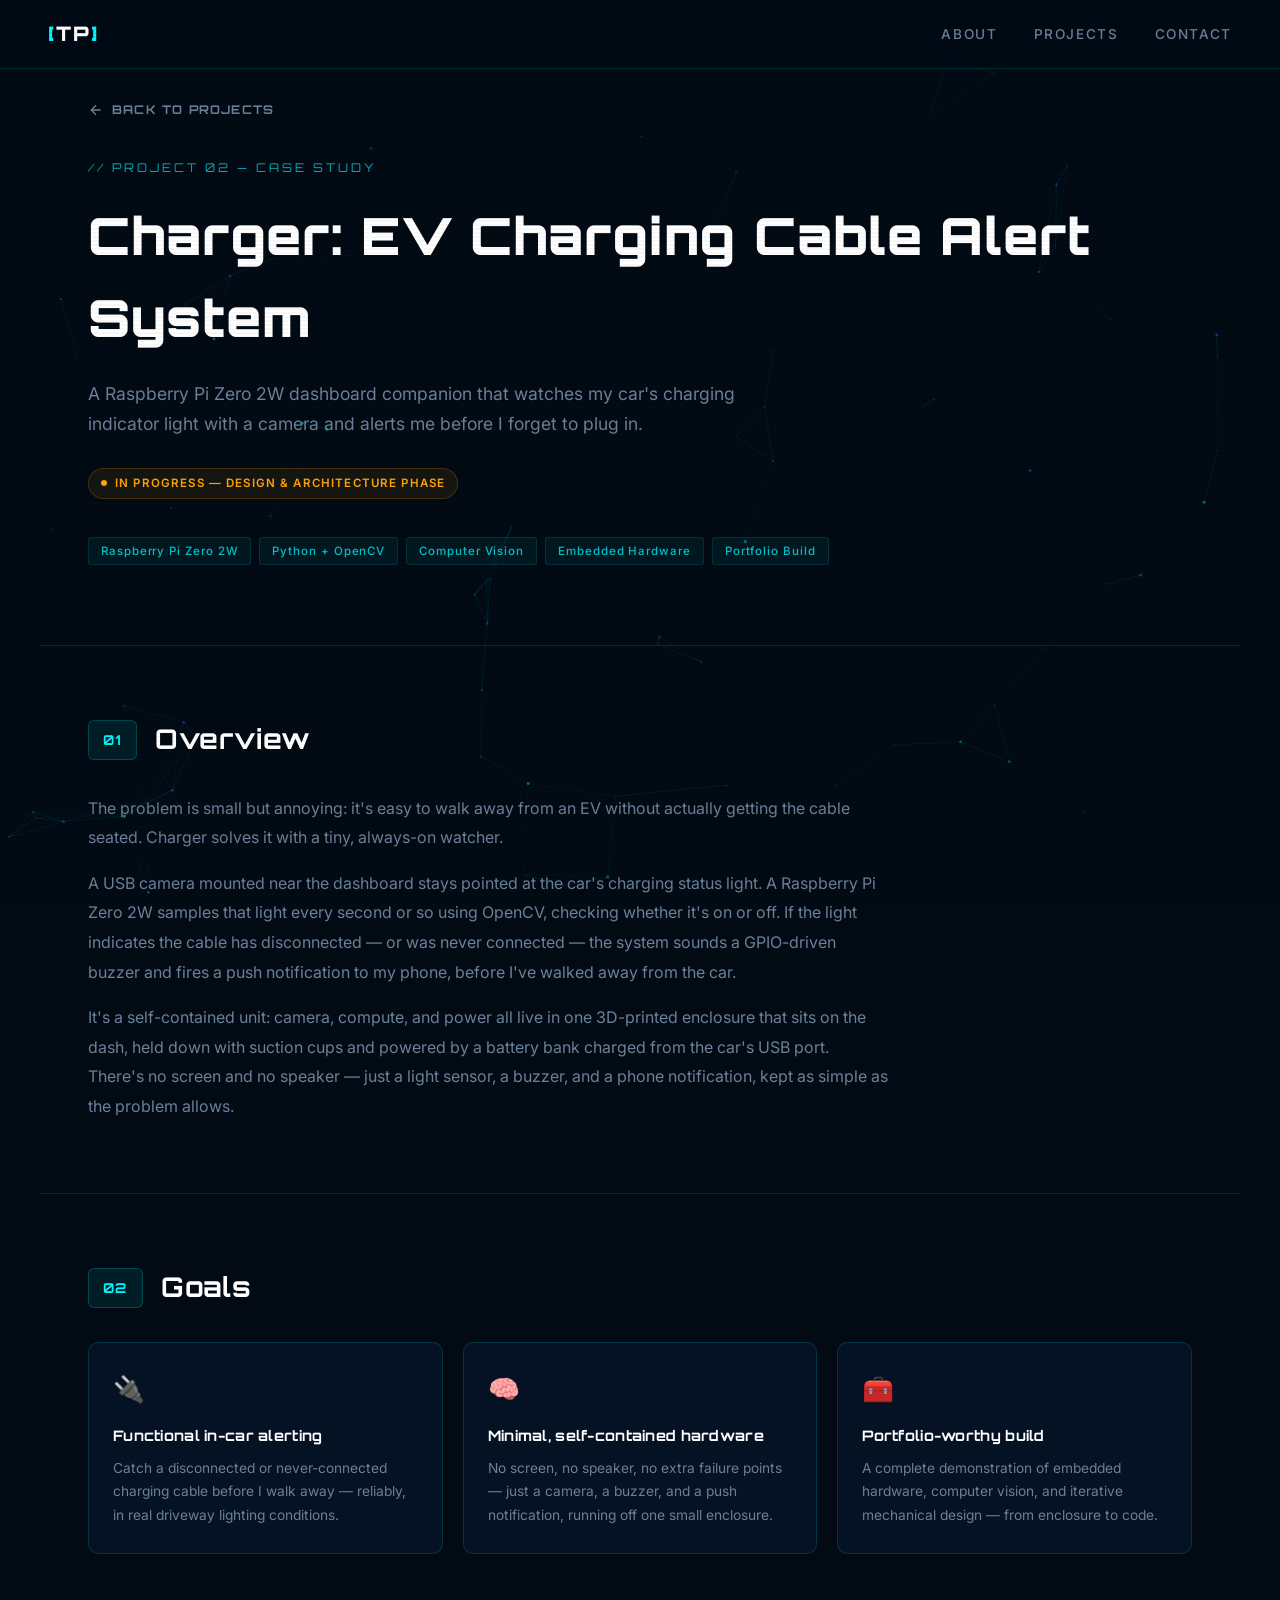
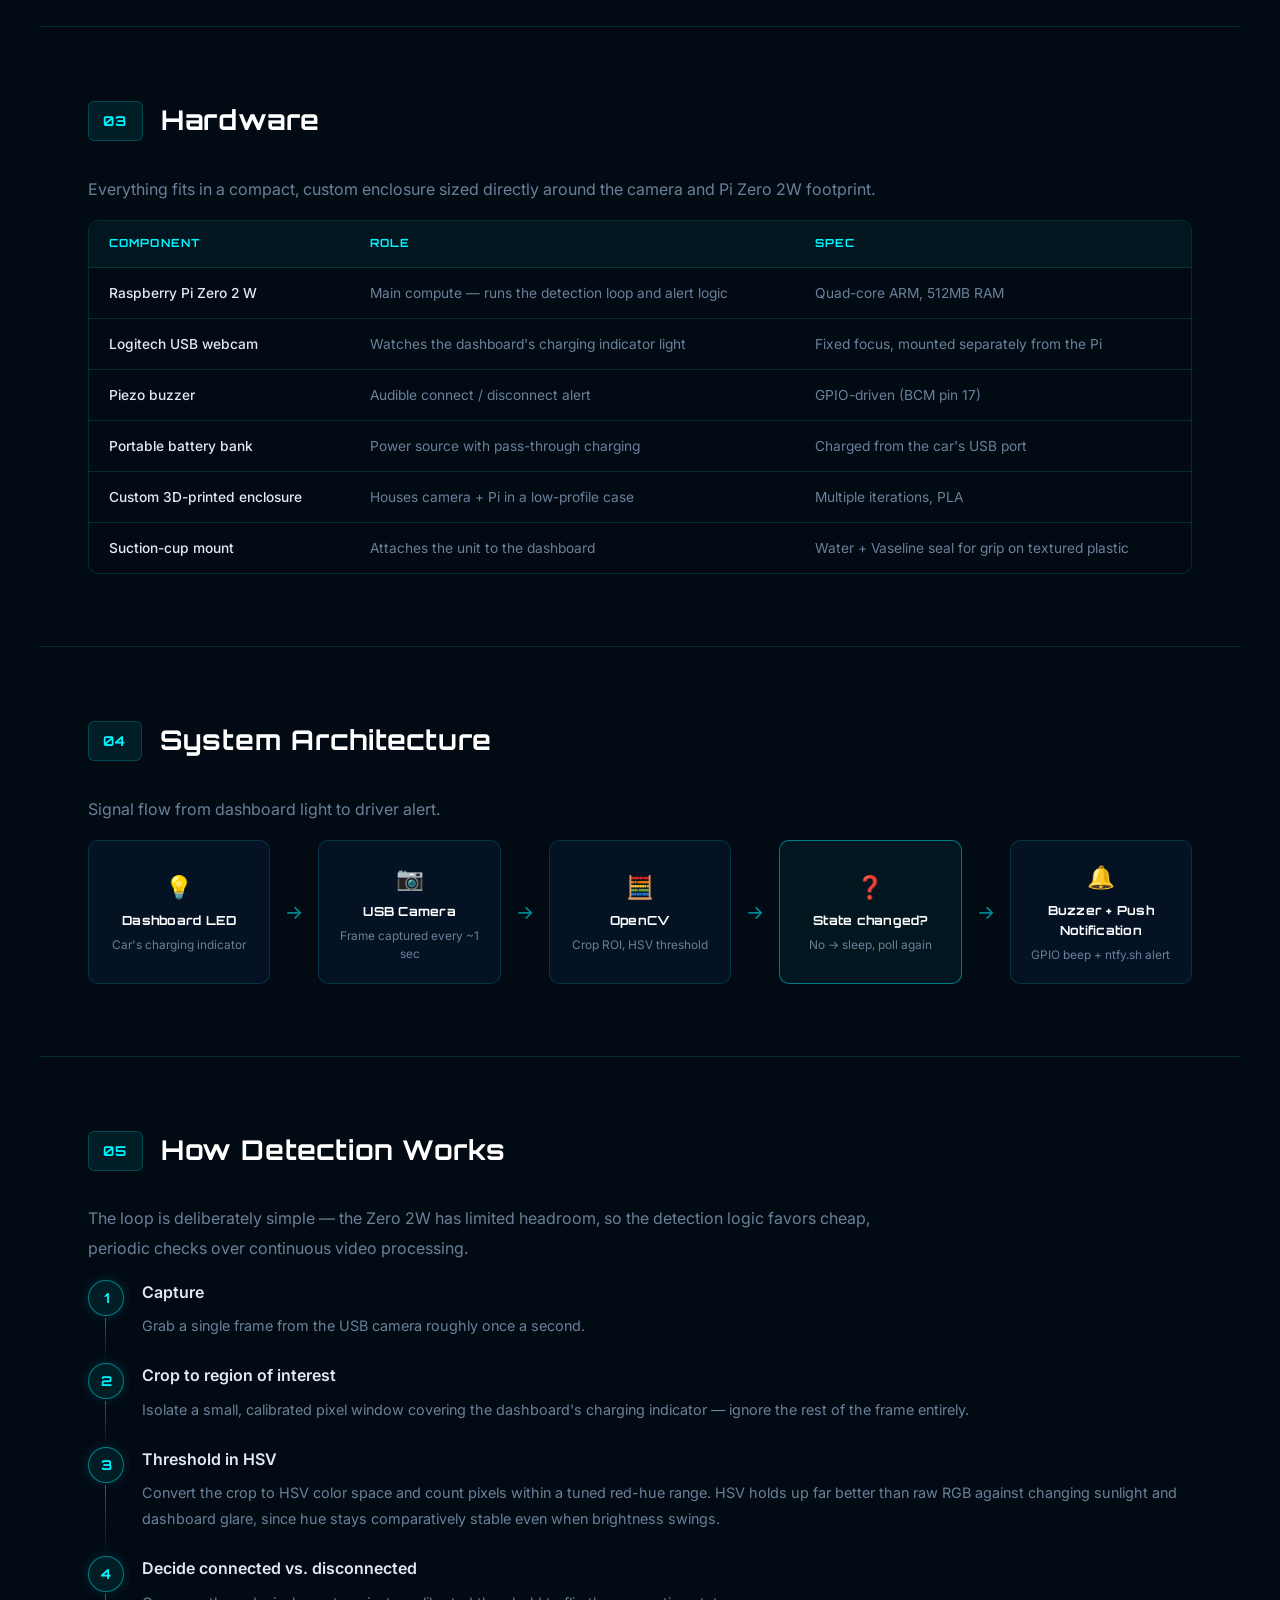
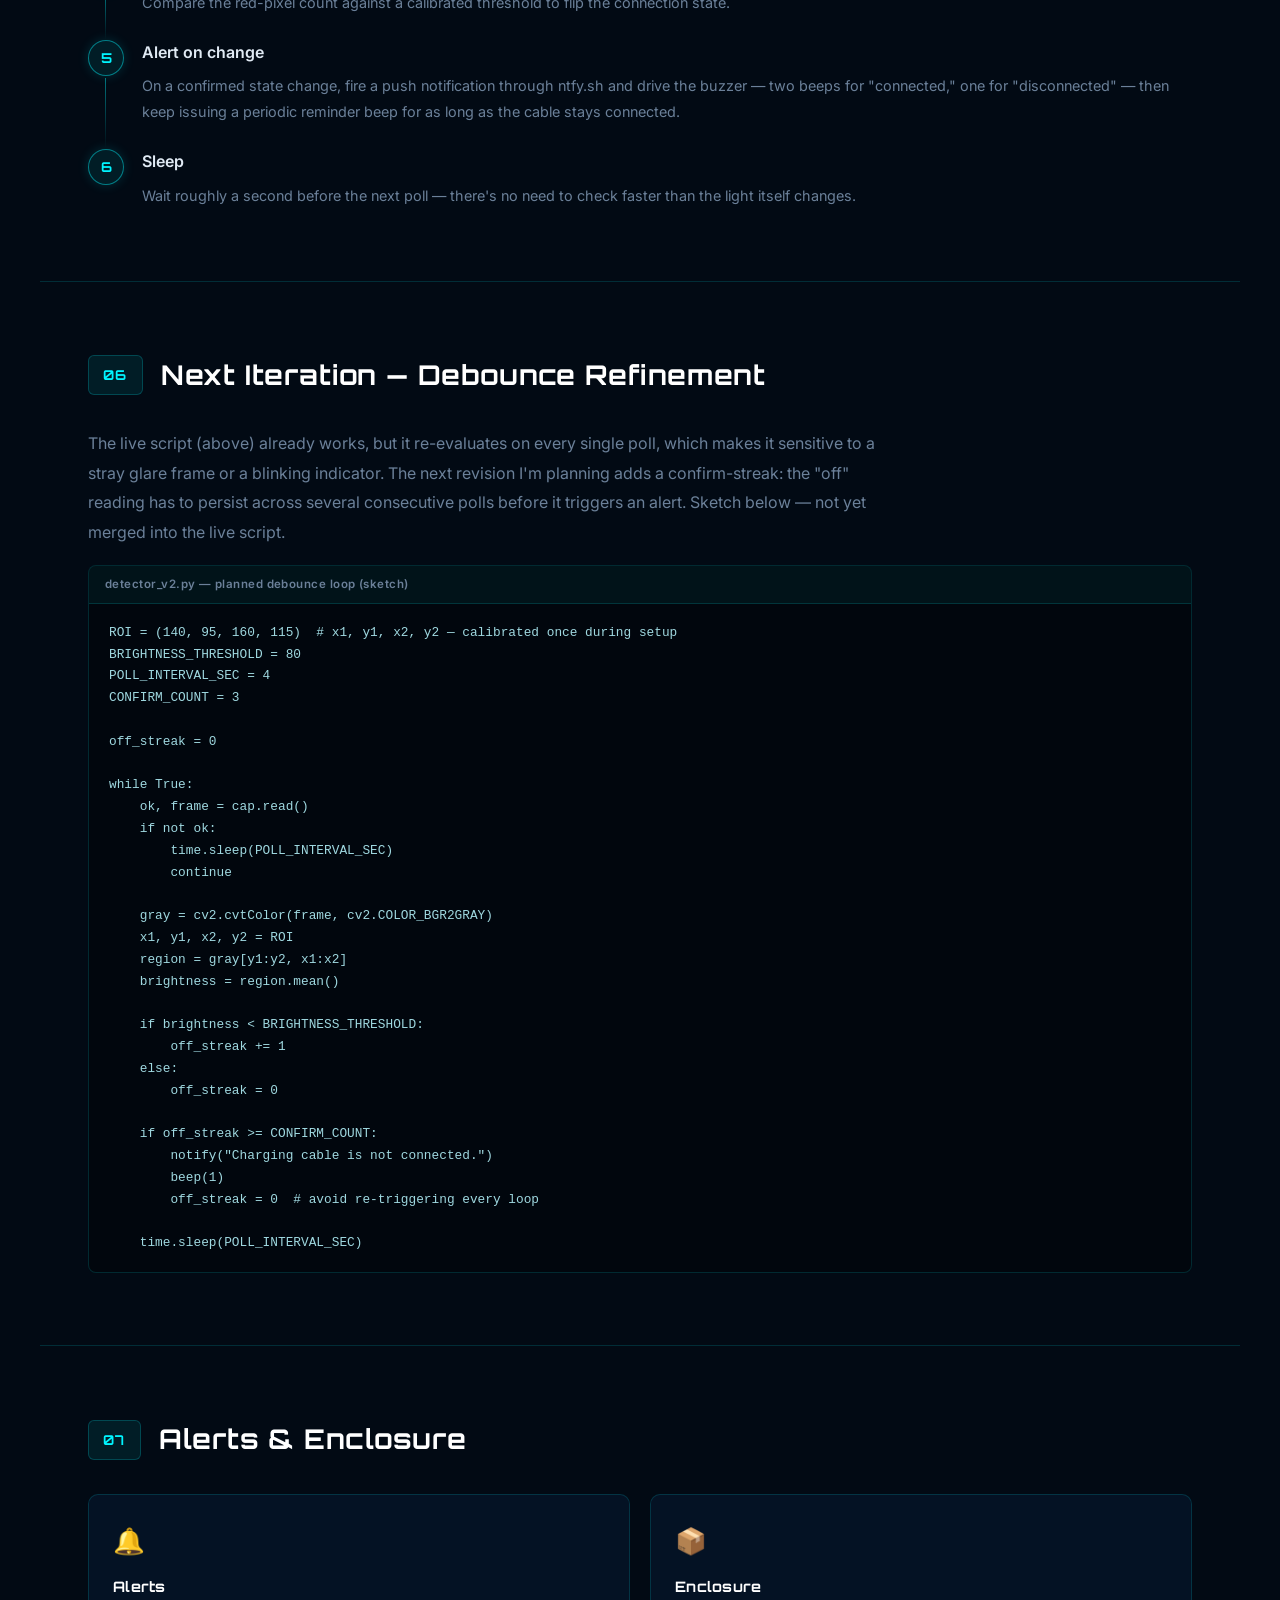
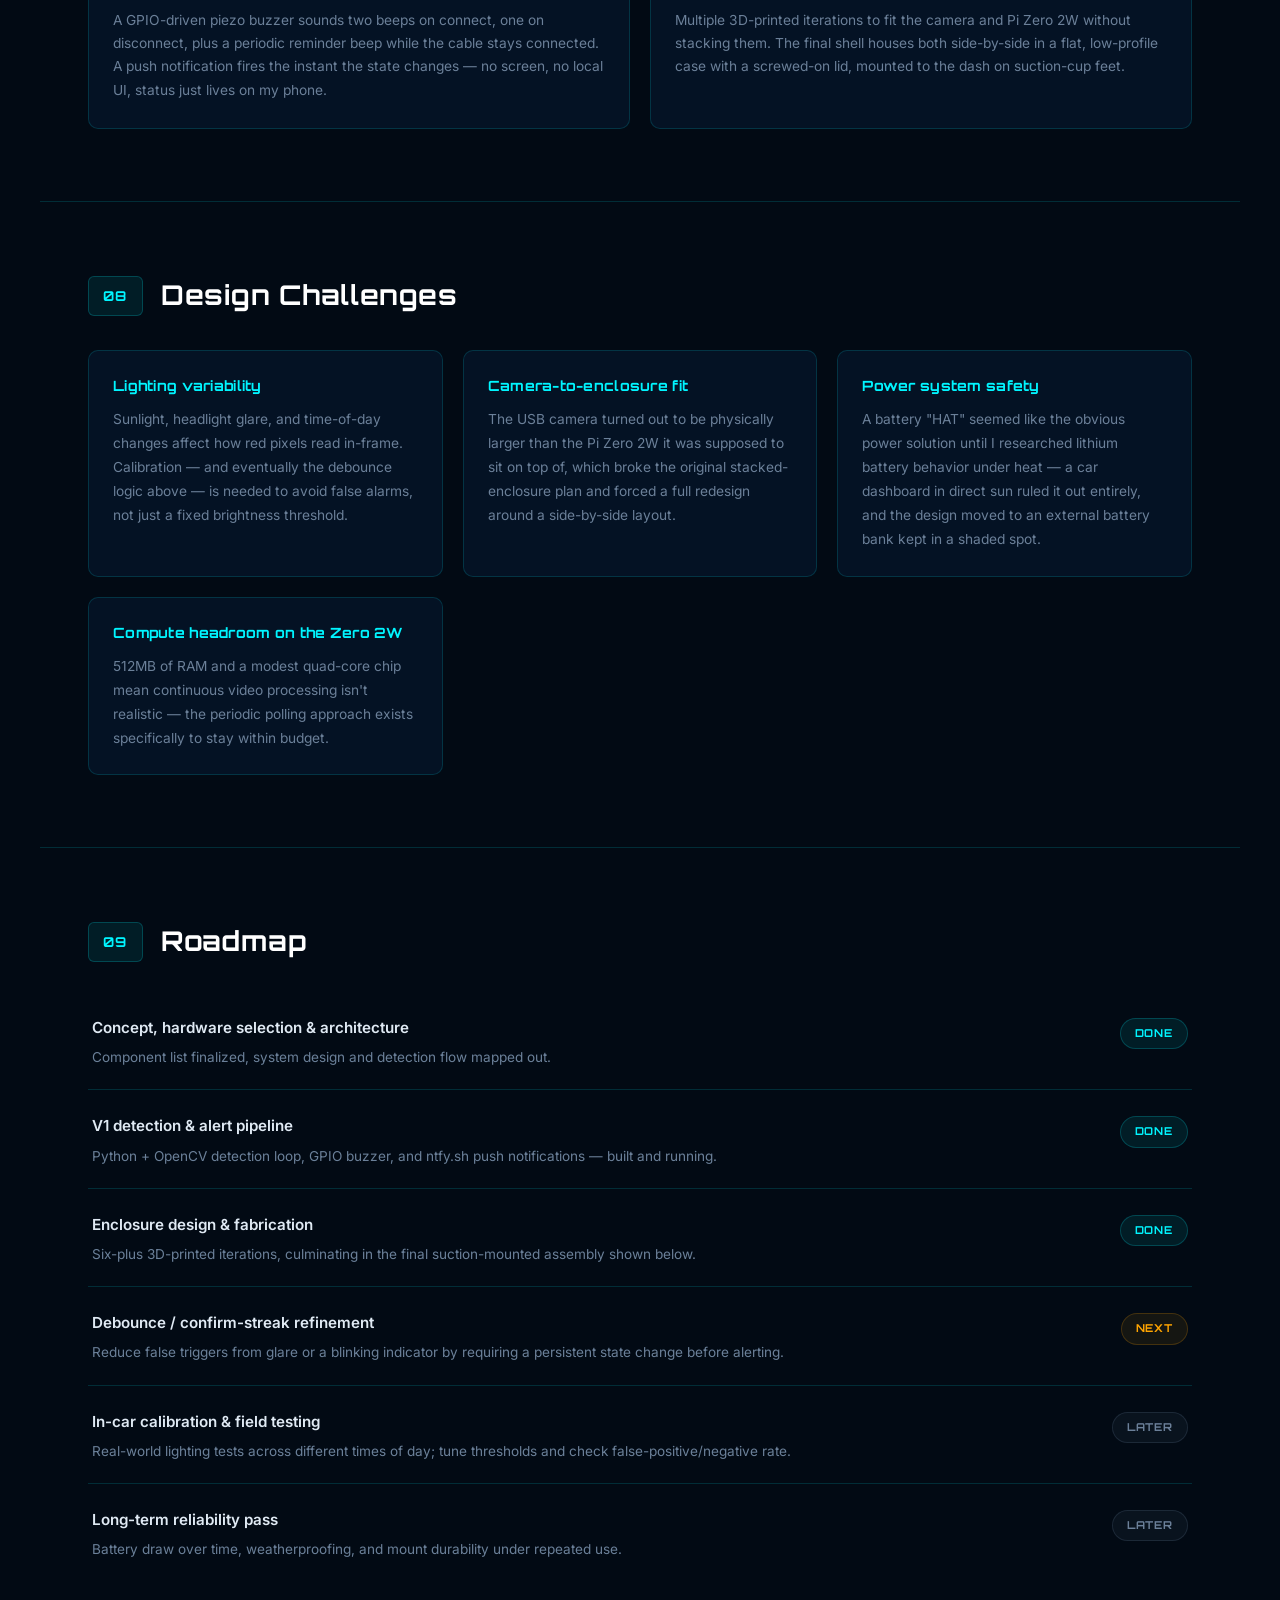
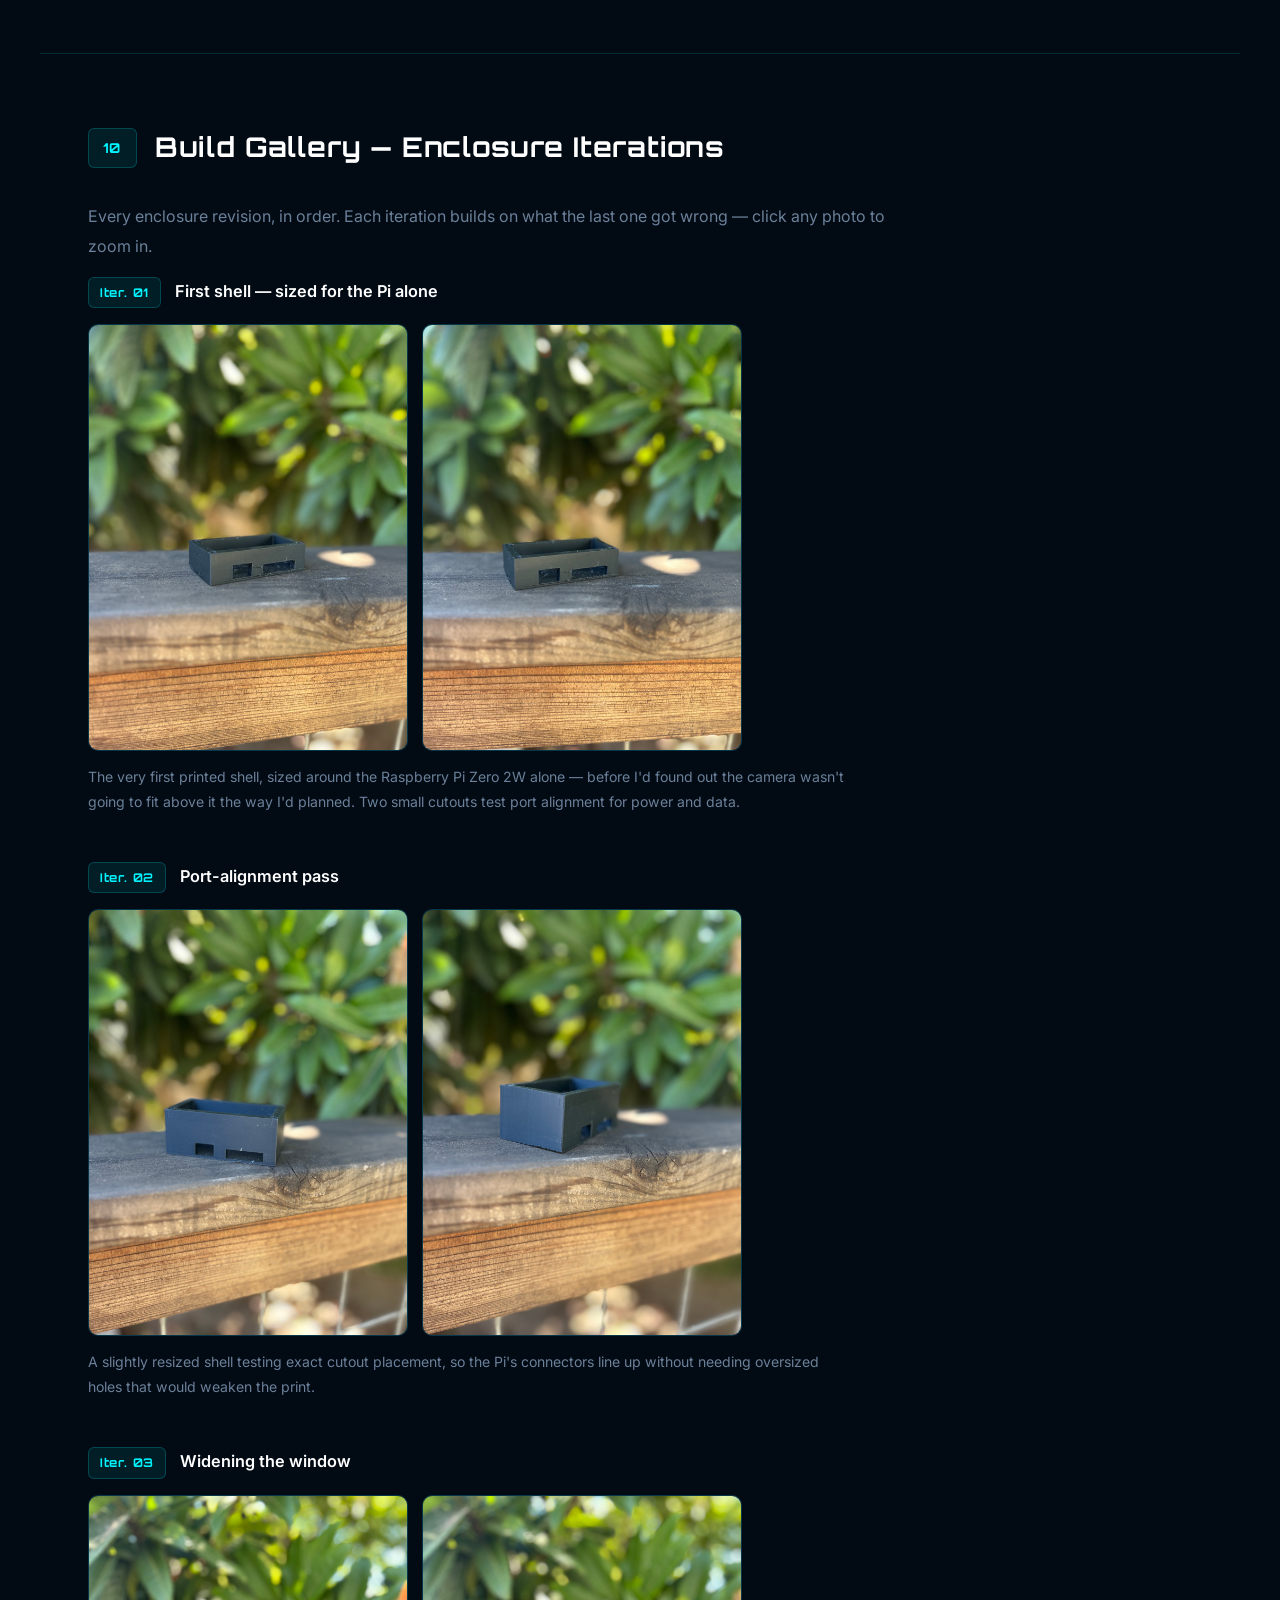
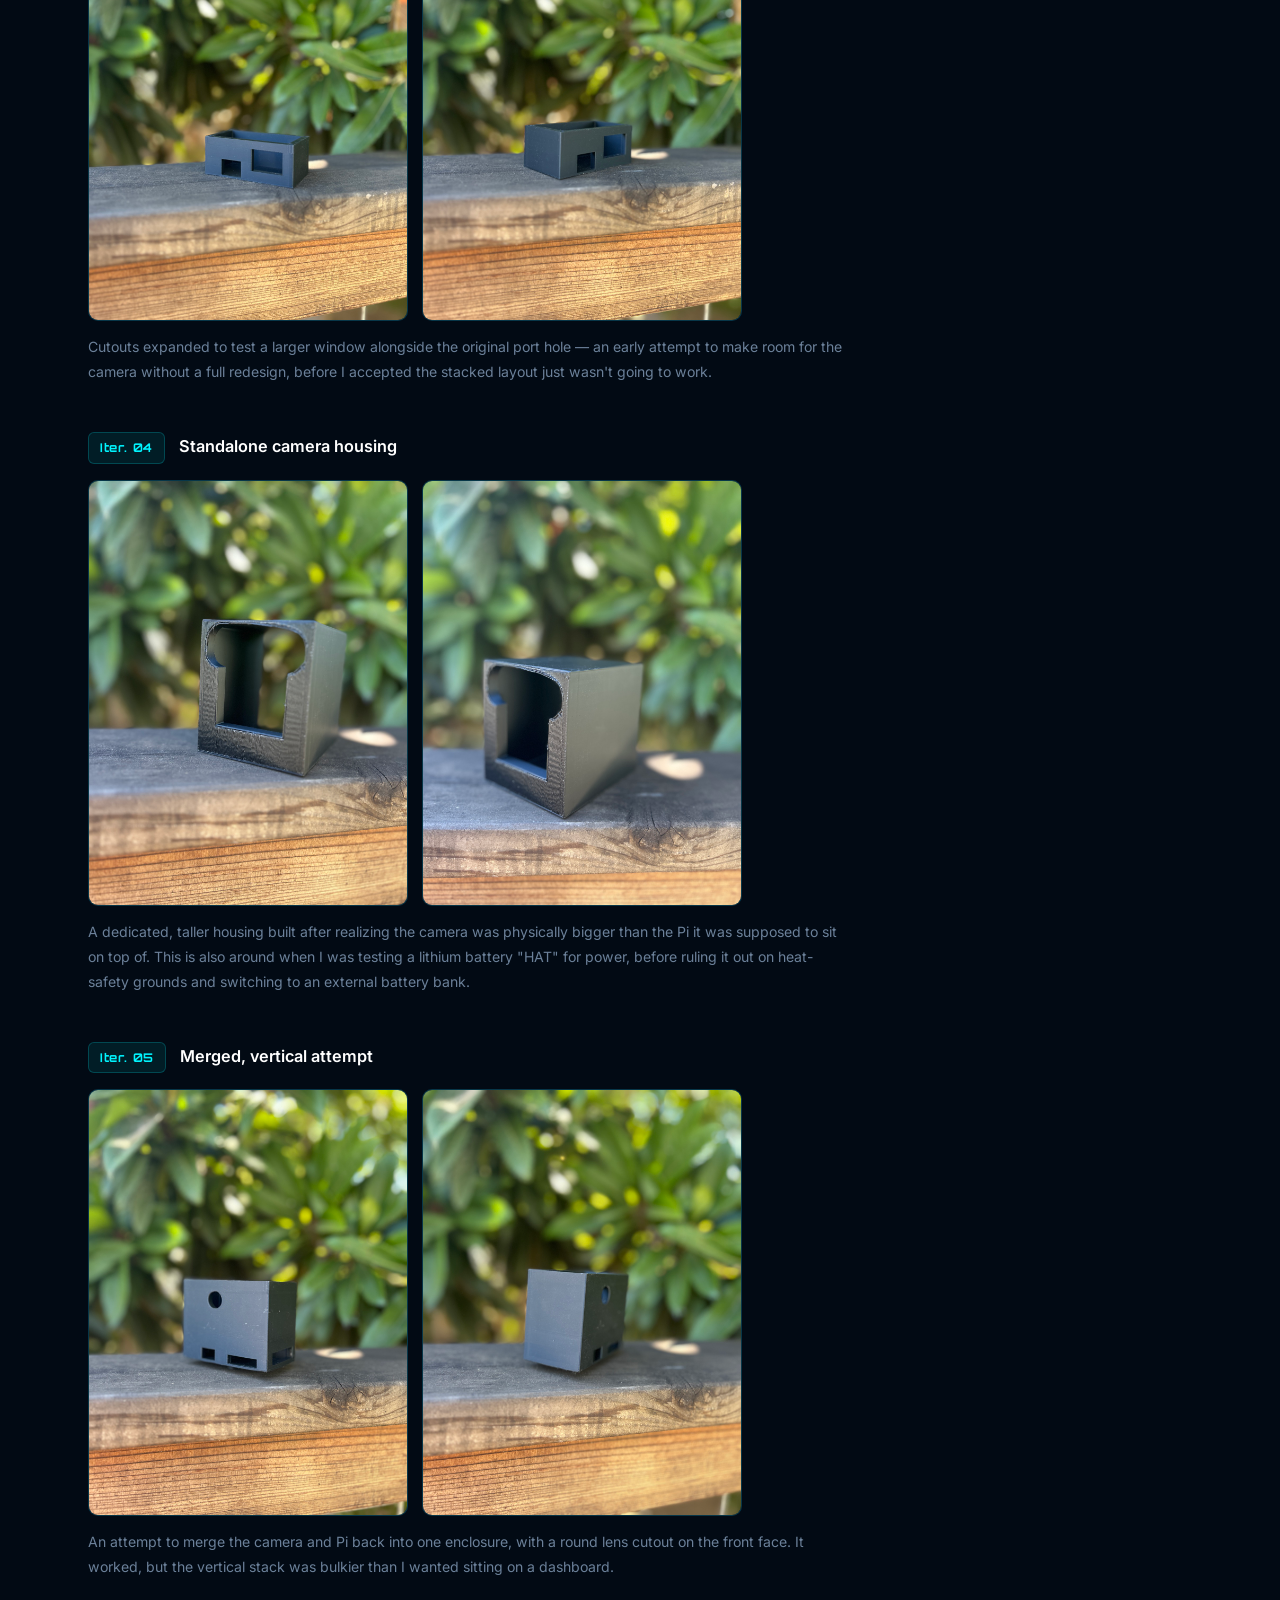
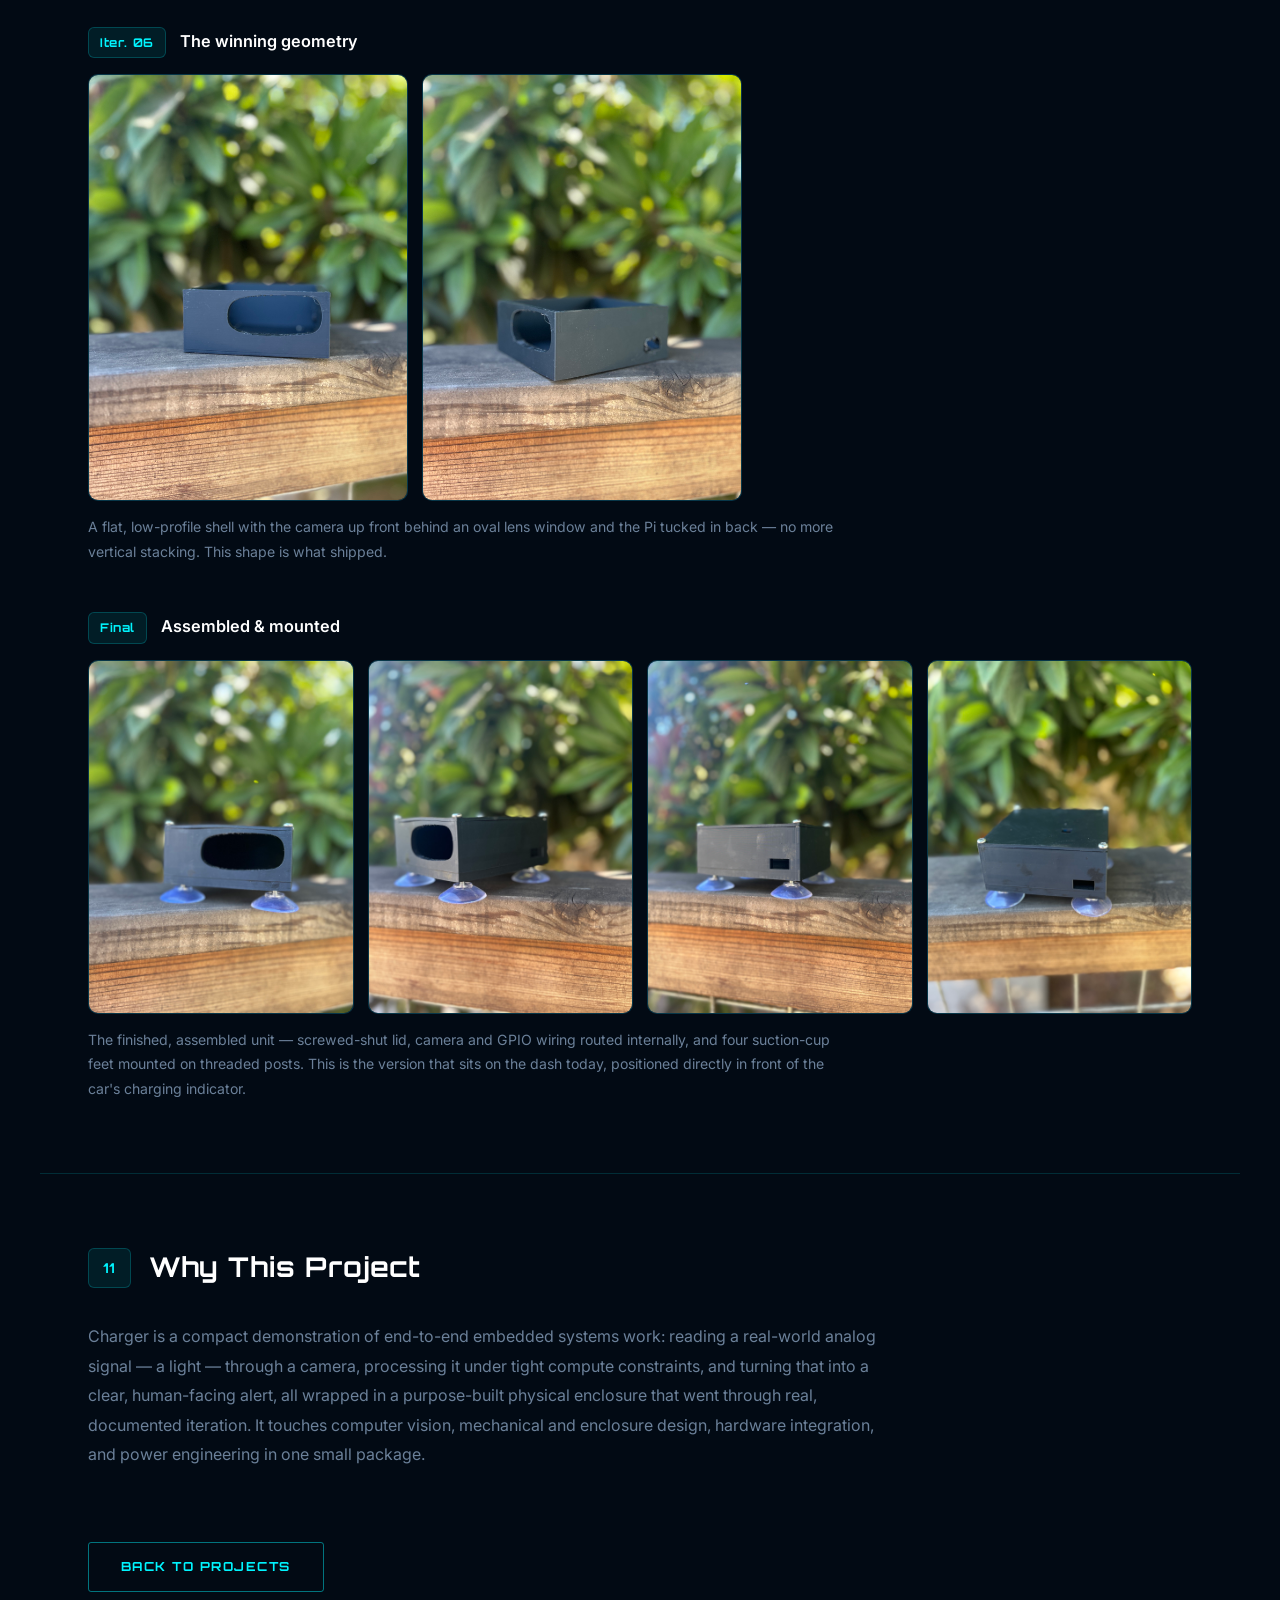
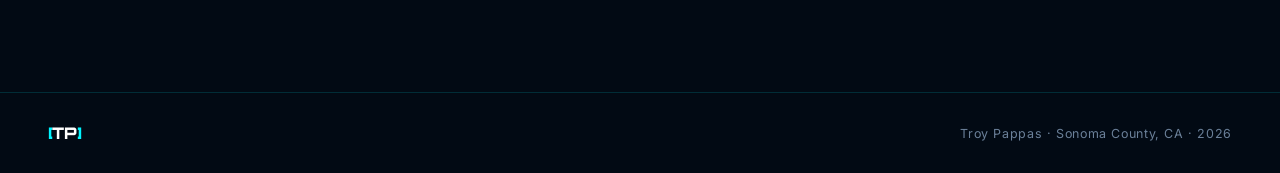
==== charger.html @ a14dbc77 "Add Charger case-study page with build gallery; update pen plotter link Adaptive Pen Plotter now lin" ====
<!DOCTYPE html>
<html lang="en">
<head>
  <meta charset="UTF-8" />
  <meta name="viewport" content="width=device-width, initial-scale=1.0" />
  <title>Charger — EV Charging Cable Alert System | Troy Pappas</title>
  <link rel="stylesheet" href="style.css" />
  <link rel="preconnect" href="https://fonts.googleapis.com" />
  <link href="https://fonts.googleapis.com/css2?family=Orbitron:wght@400;700;900&family=Inter:wght@300;400;500;600&display=swap" rel="stylesheet" />
</head>
<body>

  <canvas id="particles"></canvas>

  <!-- Navigation -->
  <nav id="navbar">
    <div class="nav-brand">
      <a href="index.html" style="color:inherit; text-decoration:none;"><span class="nav-bracket">[</span>TP<span class="nav-bracket">]</span></a>
    </div>
    <ul class="nav-links">
      <li><a href="index.html#about">About</a></li>
      <li><a href="index.html#projects">Projects</a></li>
      <li><a href="index.html#contact">Contact</a></li>
    </ul>
  </nav>

  <div class="detail-back-row">
    <a href="index.html#projects" class="detail-back">
      <svg viewBox="0 0 24 24" fill="none" stroke="currentColor" stroke-width="2"><path d="M19 12H5M12 19l-7-7 7-7"/></svg>
      <span>Back to Projects</span>
    </a>
  </div>

  <!-- Hero -->
  <header class="detail-hero fade-in">
    <span class="detail-tag">// PROJECT 02 — CASE STUDY</span>
    <h1>Charger: EV Charging Cable Alert System</h1>
    <p class="detail-tagline">A Raspberry Pi Zero 2W dashboard companion that watches my car's charging indicator light with a camera and alerts me before I forget to plug in.</p>
    <div class="detail-meta">
      <span class="project-status in-progress">
        <span class="status-dot pulse"></span> In Progress — Design &amp; Architecture Phase
      </span>
      <div class="project-tags">
        <span class="tag">Raspberry Pi Zero 2W</span>
        <span class="tag">Python + OpenCV</span>
        <span class="tag">Computer Vision</span>
        <span class="tag">Embedded Hardware</span>
        <span class="tag">Portfolio Build</span>
      </div>
    </div>
  </header>

  <!-- 01 Overview -->
  <section class="detail-section fade-in">
    <div class="detail-section-head">
      <span class="detail-num">01</span>
      <h2>Overview</h2>
    </div>
    <p class="detail-lead">The problem is small but annoying: it's easy to walk away from an EV without actually getting the cable seated. Charger solves it with a tiny, always-on watcher.</p>
    <p class="detail-lead">A USB camera mounted near the dashboard stays pointed at the car's charging status light. A Raspberry Pi Zero 2W samples that light every second or so using OpenCV, checking whether it's on or off. If the light indicates the cable has disconnected — or was never connected — the system sounds a GPIO-driven buzzer and fires a push notification to my phone, before I've walked away from the car.</p>
    <p class="detail-lead">It's a self-contained unit: camera, compute, and power all live in one 3D-printed enclosure that sits on the dash, held down with suction cups and powered by a battery bank charged from the car's USB port. There's no screen and no speaker — just a light sensor, a buzzer, and a phone notification, kept as simple as the problem allows.</p>
  </section>

  <!-- 02 Goals -->
  <section class="detail-section fade-in">
    <div class="detail-section-head">
      <span class="detail-num">02</span>
      <h2>Goals</h2>
    </div>
    <div class="goals-grid">
      <div class="goal-card">
        <div class="goal-icon">🔌</div>
        <h4>Functional in-car alerting</h4>
        <p>Catch a disconnected or never-connected charging cable before I walk away — reliably, in real driveway lighting conditions.</p>
      </div>
      <div class="goal-card">
        <div class="goal-icon">🧠</div>
        <h4>Minimal, self-contained hardware</h4>
        <p>No screen, no speaker, no extra failure points — just a camera, a buzzer, and a push notification, running off one small enclosure.</p>
      </div>
      <div class="goal-card">
        <div class="goal-icon">🧰</div>
        <h4>Portfolio-worthy build</h4>
        <p>A complete demonstration of embedded hardware, computer vision, and iterative mechanical design — from enclosure to code.</p>
      </div>
    </div>
  </section>

  <!-- 03 Hardware -->
  <section class="detail-section fade-in">
    <div class="detail-section-head">
      <span class="detail-num">03</span>
      <h2>Hardware</h2>
    </div>
    <p class="detail-lead">Everything fits in a compact, custom enclosure sized directly around the camera and Pi Zero 2W footprint.</p>
    <div class="hw-table-wrap">
      <table class="hw-table">
        <thead>
          <tr><th>Component</th><th>Role</th><th>Spec</th></tr>
        </thead>
        <tbody>
          <tr><td>Raspberry Pi Zero 2 W</td><td>Main compute — runs the detection loop and alert logic</td><td>Quad-core ARM, 512MB RAM</td></tr>
          <tr><td>Logitech USB webcam</td><td>Watches the dashboard's charging indicator light</td><td>Fixed focus, mounted separately from the Pi</td></tr>
          <tr><td>Piezo buzzer</td><td>Audible connect / disconnect alert</td><td>GPIO-driven (BCM pin 17)</td></tr>
          <tr><td>Portable battery bank</td><td>Power source with pass-through charging</td><td>Charged from the car's USB port</td></tr>
          <tr><td>Custom 3D-printed enclosure</td><td>Houses camera + Pi in a low-profile case</td><td>Multiple iterations, PLA</td></tr>
          <tr><td>Suction-cup mount</td><td>Attaches the unit to the dashboard</td><td>Water + Vaseline seal for grip on textured plastic</td></tr>
        </tbody>
      </table>
    </div>
  </section>

  <!-- 04 System Architecture -->
  <section class="detail-section fade-in">
    <div class="detail-section-head">
      <span class="detail-num">04</span>
      <h2>System Architecture</h2>
    </div>
    <p class="detail-lead">Signal flow from dashboard light to driver alert.</p>
    <div class="arch-flow">
      <div class="arch-node">
        <div class="arch-icon">💡</div>
        <div class="arch-label">Dashboard LED</div>
        <div class="arch-sub">Car's charging indicator</div>
      </div>
      <div class="arch-arrow">→</div>
      <div class="arch-node">
        <div class="arch-icon">📷</div>
        <div class="arch-label">USB Camera</div>
        <div class="arch-sub">Frame captured every ~1 sec</div>
      </div>
      <div class="arch-arrow">→</div>
      <div class="arch-node">
        <div class="arch-icon">🧮</div>
        <div class="arch-label">OpenCV</div>
        <div class="arch-sub">Crop ROI, HSV threshold</div>
      </div>
      <div class="arch-arrow">→</div>
      <div class="arch-node arch-decision">
        <div class="arch-icon">❓</div>
        <div class="arch-label">State changed?</div>
        <div class="arch-sub">No → sleep, poll again</div>
      </div>
      <div class="arch-arrow">→</div>
      <div class="arch-node">
        <div class="arch-icon">🔔</div>
        <div class="arch-label">Buzzer + Push Notification</div>
        <div class="arch-sub">GPIO beep + ntfy.sh alert</div>
      </div>
    </div>
  </section>

  <!-- 05 How Detection Works -->
  <section class="detail-section fade-in">
    <div class="detail-section-head">
      <span class="detail-num">05</span>
      <h2>How Detection Works</h2>
    </div>
    <p class="detail-lead">The loop is deliberately simple — the Zero 2W has limited headroom, so the detection logic favors cheap, periodic checks over continuous video processing.</p>
    <ol class="detail-steps">
      <li>
        <div class="detail-step-num">1</div>
        <div class="detail-step-content">
          <h4>Capture</h4>
          <p>Grab a single frame from the USB camera roughly once a second.</p>
        </div>
      </li>
      <li>
        <div class="detail-step-num">2</div>
        <div class="detail-step-content">
          <h4>Crop to region of interest</h4>
          <p>Isolate a small, calibrated pixel window covering the dashboard's charging indicator — ignore the rest of the frame entirely.</p>
        </div>
      </li>
      <li>
        <div class="detail-step-num">3</div>
        <div class="detail-step-content">
          <h4>Threshold in HSV</h4>
          <p>Convert the crop to HSV color space and count pixels within a tuned red-hue range. HSV holds up far better than raw RGB against changing sunlight and dashboard glare, since hue stays comparatively stable even when brightness swings.</p>
        </div>
      </li>
      <li>
        <div class="detail-step-num">4</div>
        <div class="detail-step-content">
          <h4>Decide connected vs. disconnected</h4>
          <p>Compare the red-pixel count against a calibrated threshold to flip the connection state.</p>
        </div>
      </li>
      <li>
        <div class="detail-step-num">5</div>
        <div class="detail-step-content">
          <h4>Alert on change</h4>
          <p>On a confirmed state change, fire a push notification through ntfy.sh and drive the buzzer — two beeps for "connected," one for "disconnected" — then keep issuing a periodic reminder beep for as long as the cable stays connected.</p>
        </div>
      </li>
      <li>
        <div class="detail-step-num">6</div>
        <div class="detail-step-content">
          <h4>Sleep</h4>
          <p>Wait roughly a second before the next poll — there's no need to check faster than the light itself changes.</p>
        </div>
      </li>
    </ol>
  </section>

  <!-- 06 Detection Loop Sketch -->
  <section class="detail-section fade-in">
    <div class="detail-section-head">
      <span class="detail-num">06</span>
      <h2>Next Iteration — Debounce Refinement</h2>
    </div>
    <p class="detail-lead">The live script (above) already works, but it re-evaluates on every single poll, which makes it sensitive to a stray glare frame or a blinking indicator. The next revision I'm planning adds a confirm-streak: the "off" reading has to persist across several consecutive polls before it triggers an alert. Sketch below — not yet merged into the live script.</p>
    <div class="code-block">
      <div class="code-block-label">detector_v2.py — planned debounce loop (sketch)</div>
      <pre><code>ROI = (140, 95, 160, 115)  # x1, y1, x2, y2 — calibrated once during setup
BRIGHTNESS_THRESHOLD = 80
POLL_INTERVAL_SEC = 4
CONFIRM_COUNT = 3

off_streak = 0

while True:
    ok, frame = cap.read()
    if not ok:
        time.sleep(POLL_INTERVAL_SEC)
        continue

    gray = cv2.cvtColor(frame, cv2.COLOR_BGR2GRAY)
    x1, y1, x2, y2 = ROI
    region = gray[y1:y2, x1:x2]
    brightness = region.mean()

    if brightness &lt; BRIGHTNESS_THRESHOLD:
        off_streak += 1
    else:
        off_streak = 0

    if off_streak &gt;= CONFIRM_COUNT:
        notify("Charging cable is not connected.")
        beep(1)
        off_streak = 0  # avoid re-triggering every loop

    time.sleep(POLL_INTERVAL_SEC)</code></pre>
    </div>
  </section>

  <!-- 07 Build & Enclosure -->
  <section class="detail-section fade-in">
    <div class="detail-section-head">
      <span class="detail-num">07</span>
      <h2>Alerts &amp; Enclosure</h2>
    </div>
    <div class="goals-grid">
      <div class="goal-card">
        <div class="goal-icon">🔔</div>
        <h4>Alerts</h4>
        <p>A GPIO-driven piezo buzzer sounds two beeps on connect, one on disconnect, plus a periodic reminder beep while the cable stays connected. A push notification fires the instant the state changes — no screen, no local UI, status just lives on my phone.</p>
      </div>
      <div class="goal-card">
        <div class="goal-icon">📦</div>
        <h4>Enclosure</h4>
        <p>Multiple 3D-printed iterations to fit the camera and Pi Zero 2W without stacking them. The final shell houses both side-by-side in a flat, low-profile case with a screwed-on lid, mounted to the dash on suction-cup feet.</p>
      </div>
    </div>
  </section>

  <!-- 08 Design Challenges -->
  <section class="detail-section fade-in">
    <div class="detail-section-head">
      <span class="detail-num">08</span>
      <h2>Design Challenges</h2>
    </div>
    <div class="challenge-grid">
      <div class="challenge-card">
        <h4>Lighting variability</h4>
        <p>Sunlight, headlight glare, and time-of-day changes affect how red pixels read in-frame. Calibration — and eventually the debounce logic above — is needed to avoid false alarms, not just a fixed brightness threshold.</p>
      </div>
      <div class="challenge-card">
        <h4>Camera-to-enclosure fit</h4>
        <p>The USB camera turned out to be physically larger than the Pi Zero 2W it was supposed to sit on top of, which broke the original stacked-enclosure plan and forced a full redesign around a side-by-side layout.</p>
      </div>
      <div class="challenge-card">
        <h4>Power system safety</h4>
        <p>A battery "HAT" seemed like the obvious power solution until I researched lithium battery behavior under heat — a car dashboard in direct sun ruled it out entirely, and the design moved to an external battery bank kept in a shaded spot.</p>
      </div>
      <div class="challenge-card">
        <h4>Compute headroom on the Zero 2W</h4>
        <p>512MB of RAM and a modest quad-core chip mean continuous video processing isn't realistic — the periodic polling approach exists specifically to stay within budget.</p>
      </div>
    </div>
  </section>

  <!-- 09 Roadmap -->
  <section class="detail-section fade-in">
    <div class="detail-section-head">
      <span class="detail-num">09</span>
      <h2>Roadmap</h2>
    </div>
    <div class="roadmap-list">
      <div class="roadmap-item">
        <div class="roadmap-item-text">
          <h4>Concept, hardware selection &amp; architecture</h4>
          <p>Component list finalized, system design and detection flow mapped out.</p>
        </div>
        <span class="roadmap-pill done">Done</span>
      </div>
      <div class="roadmap-item">
        <div class="roadmap-item-text">
          <h4>V1 detection &amp; alert pipeline</h4>
          <p>Python + OpenCV detection loop, GPIO buzzer, and ntfy.sh push notifications — built and running.</p>
        </div>
        <span class="roadmap-pill done">Done</span>
      </div>
      <div class="roadmap-item">
        <div class="roadmap-item-text">
          <h4>Enclosure design &amp; fabrication</h4>
          <p>Six-plus 3D-printed iterations, culminating in the final suction-mounted assembly shown below.</p>
        </div>
        <span class="roadmap-pill done">Done</span>
      </div>
      <div class="roadmap-item">
        <div class="roadmap-item-text">
          <h4>Debounce / confirm-streak refinement</h4>
          <p>Reduce false triggers from glare or a blinking indicator by requiring a persistent state change before alerting.</p>
        </div>
        <span class="roadmap-pill next">Next</span>
      </div>
      <div class="roadmap-item">
        <div class="roadmap-item-text">
          <h4>In-car calibration &amp; field testing</h4>
          <p>Real-world lighting tests across different times of day; tune thresholds and check false-positive/negative rate.</p>
        </div>
        <span class="roadmap-pill later">Later</span>
      </div>
      <div class="roadmap-item">
        <div class="roadmap-item-text">
          <h4>Long-term reliability pass</h4>
          <p>Battery draw over time, weatherproofing, and mount durability under repeated use.</p>
        </div>
        <span class="roadmap-pill later">Later</span>
      </div>
    </div>
  </section>

  <!-- 10 Build Gallery -->
  <section class="detail-section fade-in">
    <div class="detail-section-head">
      <span class="detail-num">10</span>
      <h2>Build Gallery — Enclosure Iterations</h2>
    </div>
    <p class="detail-lead">Every enclosure revision, in order. Each iteration builds on what the last one got wrong — click any photo to zoom in.</p>

    <div class="gallery-timeline">

      <div class="gallery-group">
        <div class="gallery-group-head">
          <span class="gallery-group-num">Iter. 01</span>
          <h4>First shell — sized for the Pi alone</h4>
        </div>
        <div class="gallery-images">
          <div class="gallery-thumb"><img src="images/charger/1.jpg" alt="First 3D-printed enclosure shell, front angle" loading="lazy" /></div>
          <div class="gallery-thumb"><img src="images/charger/2.jpg" alt="First 3D-printed enclosure shell, side angle" loading="lazy" /></div>
        </div>
        <p class="gallery-caption">The very first printed shell, sized around the Raspberry Pi Zero 2W alone — before I'd found out the camera wasn't going to fit above it the way I'd planned. Two small cutouts test port alignment for power and data.</p>
      </div>

      <div class="gallery-group">
        <div class="gallery-group-head">
          <span class="gallery-group-num">Iter. 02</span>
          <h4>Port-alignment pass</h4>
        </div>
        <div class="gallery-images">
          <div class="gallery-thumb"><img src="images/charger/3.jpg" alt="Second enclosure iteration, front view" loading="lazy" /></div>
          <div class="gallery-thumb"><img src="images/charger/3-1.jpg" alt="Second enclosure iteration, side view" loading="lazy" /></div>
        </div>
        <p class="gallery-caption">A slightly resized shell testing exact cutout placement, so the Pi's connectors line up without needing oversized holes that would weaken the print.</p>
      </div>

      <div class="gallery-group">
        <div class="gallery-group-head">
          <span class="gallery-group-num">Iter. 03</span>
          <h4>Widening the window</h4>
        </div>
        <div class="gallery-images">
          <div class="gallery-thumb"><img src="images/charger/4.jpg" alt="Third enclosure iteration with expanded cutout" loading="lazy" /></div>
          <div class="gallery-thumb"><img src="images/charger/IMG_5681.jpg" alt="Third enclosure iteration, alternate angle" loading="lazy" /></div>
        </div>
        <p class="gallery-caption">Cutouts expanded to test a larger window alongside the original port hole — an early attempt to make room for the camera without a full redesign, before I accepted the stacked layout just wasn't going to work.</p>
      </div>

      <div class="gallery-group">
        <div class="gallery-group-head">
          <span class="gallery-group-num">Iter. 04</span>
          <h4>Standalone camera housing</h4>
        </div>
        <div class="gallery-images">
          <div class="gallery-thumb"><img src="images/charger/4-5.jpg" alt="Standalone camera enclosure, front angle" loading="lazy" /></div>
          <div class="gallery-thumb"><img src="images/charger/4-5-1.jpg" alt="Standalone camera enclosure, rear angle" loading="lazy" /></div>
        </div>
        <p class="gallery-caption">A dedicated, taller housing built after realizing the camera was physically bigger than the Pi it was supposed to sit on top of. This is also around when I was testing a lithium battery "HAT" for power, before ruling it out on heat-safety grounds and switching to an external battery bank.</p>
      </div>

      <div class="gallery-group">
        <div class="gallery-group-head">
          <span class="gallery-group-num">Iter. 05</span>
          <h4>Merged, vertical attempt</h4>
        </div>
        <div class="gallery-images">
          <div class="gallery-thumb"><img src="images/charger/5.jpg" alt="Merged enclosure with round lens cutout, front view" loading="lazy" /></div>
          <div class="gallery-thumb"><img src="images/charger/5-1.jpg" alt="Merged enclosure with round lens cutout, side view" loading="lazy" /></div>
        </div>
        <p class="gallery-caption">An attempt to merge the camera and Pi back into one enclosure, with a round lens cutout on the front face. It worked, but the vertical stack was bulkier than I wanted sitting on a dashboard.</p>
      </div>

      <div class="gallery-group">
        <div class="gallery-group-head">
          <span class="gallery-group-num">Iter. 06</span>
          <h4>The winning geometry</h4>
        </div>
        <div class="gallery-images">
          <div class="gallery-thumb"><img src="images/charger/6.jpg" alt="Final flat enclosure geometry, front view" loading="lazy" /></div>
          <div class="gallery-thumb"><img src="images/charger/6-1.jpg" alt="Final flat enclosure geometry, side view" loading="lazy" /></div>
        </div>
        <p class="gallery-caption">A flat, low-profile shell with the camera up front behind an oval lens window and the Pi tucked in back — no more vertical stacking. This shape is what shipped.</p>
      </div>

      <div class="gallery-group">
        <div class="gallery-group-head">
          <span class="gallery-group-num">Final</span>
          <h4>Assembled &amp; mounted</h4>
        </div>
        <div class="gallery-images">
          <div class="gallery-thumb"><img src="images/charger/final.jpg" alt="Final assembled unit with suction-cup feet, front view" loading="lazy" /></div>
          <div class="gallery-thumb"><img src="images/charger/final-1.jpg" alt="Final assembled unit, front angle" loading="lazy" /></div>
          <div class="gallery-thumb"><img src="images/charger/final-3.jpg" alt="Final assembled unit, rear view" loading="lazy" /></div>
          <div class="gallery-thumb"><img src="images/charger/final-4.jpg" alt="Final assembled unit, top view" loading="lazy" /></div>
        </div>
        <p class="gallery-caption">The finished, assembled unit — screwed-shut lid, camera and GPIO wiring routed internally, and four suction-cup feet mounted on threaded posts. This is the version that sits on the dash today, positioned directly in front of the car's charging indicator.</p>
      </div>

    </div>
  </section>

  <!-- 11 Why This Project -->
  <section class="detail-section fade-in" style="border-bottom:none;">
    <div class="detail-section-head">
      <span class="detail-num">11</span>
      <h2>Why This Project</h2>
    </div>
    <p class="detail-lead">Charger is a compact demonstration of end-to-end embedded systems work: reading a real-world analog signal — a light — through a camera, processing it under tight compute constraints, and turning that into a clear, human-facing alert, all wrapped in a purpose-built physical enclosure that went through real, documented iteration. It touches computer vision, mechanical and enclosure design, hardware integration, and power engineering in one small package.</p>
  </section>

  <div class="detail-closing fade-in">
    <a href="index.html#projects" class="btn-secondary">
      <span>Back to Projects</span>
    </a>
  </div>

  <!-- Lightbox -->
  <div class="lightbox-overlay" id="lightbox" aria-hidden="true">
    <button class="lightbox-close" id="lightbox-close" aria-label="Close image">
      <svg viewBox="0 0 24 24" fill="none" stroke="currentColor" stroke-width="2"><path d="M18 6 6 18M6 6l12 12"/></svg>
    </button>
    <img src="" alt="" id="lightbox-img" />
  </div>

  <!-- Footer -->
  <footer>
    <div class="footer-content">
      <span class="footer-brand"><span class="nav-bracket">[</span>TP<span class="nav-bracket">]</span></span>
      <span class="footer-text">Troy Pappas · Sonoma County, CA · 2026</span>
    </div>
  </footer>

  <script src="charger.js"></script>
</body>
</html>
---- style.css ----
/* ===========================
   RESET & BASE
   =========================== */
*, *::before, *::after {
  box-sizing: border-box;
  margin: 0;
  padding: 0;
}

:root {
  --cyan: #00f5ff;
  --cyan-dim: #00c4cc;
  --blue: #0066ff;
  --purple: #7b2fff;
  --dark: #020a14;
  --dark-2: #050f1e;
  --dark-3: #081428;
  --card-bg: rgba(8, 24, 48, 0.6);
  --border: rgba(0, 245, 255, 0.15);
  --border-hover: rgba(0, 245, 255, 0.45);
  --text: #c8d8e8;
  --text-dim: #6b8099;
  --font-display: 'Orbitron', monospace;
  --font-body: 'Inter', sans-serif;
}

html {
  scroll-behavior: smooth;
}

body {
  background: var(--dark);
  color: var(--text);
  font-family: var(--font-body);
  font-weight: 400;
  line-height: 1.6;
  overflow-x: hidden;
}

/* Particle Canvas */
#particles {
  position: fixed;
  top: 0; left: 0;
  width: 100%; height: 100%;
  pointer-events: none;
  z-index: 0;
}

/* ===========================
   NAVIGATION
   =========================== */
#navbar {
  position: fixed;
  top: 0; left: 0; right: 0;
  z-index: 100;
  display: flex;
  align-items: center;
  justify-content: space-between;
  padding: 18px 48px;
  background: rgba(2, 10, 20, 0.7);
  backdrop-filter: blur(16px);
  border-bottom: 1px solid var(--border);
  transition: background 0.3s;
}

.nav-brand {
  font-family: var(--font-display);
  font-size: 1.25rem;
  font-weight: 900;
  color: #fff;
  letter-spacing: 0.1em;
}

.nav-bracket {
  color: var(--cyan);
}

.nav-links {
  list-style: none;
  display: flex;
  gap: 36px;
}

.nav-links a {
  text-decoration: none;
  color: var(--text-dim);
  font-size: 0.85rem;
  font-weight: 500;
  letter-spacing: 0.12em;
  text-transform: uppercase;
  transition: color 0.2s;
  position: relative;
}

.nav-links a::after {
  content: '';
  position: absolute;
  left: 0; bottom: -4px;
  width: 0; height: 1px;
  background: var(--cyan);
  transition: width 0.3s;
}

.nav-links a:hover {
  color: var(--cyan);
}

.nav-links a:hover::after {
  width: 100%;
}

/* ===========================
   HERO
   =========================== */
#hero {
  position: relative;
  min-height: 100vh;
  display: flex;
  align-items: center;
  padding: 120px 48px 80px;
  z-index: 1;
  overflow: hidden;
}

.hero-content {
  flex: 1;
  max-width: 660px;
}

.hero-tag {
  font-family: var(--font-display);
  font-size: 0.75rem;
  color: var(--cyan);
  letter-spacing: 0.25em;
  margin-bottom: 20px;
  opacity: 0;
  animation: fadeSlideUp 0.8s 0.2s forwards;
}

.hero-name {
  font-family: var(--font-display);
  font-weight: 900;
  line-height: 1.05;
  margin-bottom: 24px;
}

.name-line {
  display: block;
  font-size: clamp(3.5rem, 8vw, 7rem);
  color: #ffffff;
  opacity: 0;
  animation: fadeSlideUp 0.8s 0.35s forwards;
}

.name-line.accent {
  color: var(--cyan);
  text-shadow: 0 0 40px rgba(0, 245, 255, 0.4), 0 0 80px rgba(0, 245, 255, 0.15);
  animation-delay: 0.5s;
}

.hero-subtitle {
  font-size: 1.15rem;
  color: var(--text-dim);
  margin-bottom: 20px;
  min-height: 1.8em;
  opacity: 0;
  animation: fadeSlideUp 0.8s 0.65s forwards;
}

.cursor {
  color: var(--cyan);
  animation: blink 1s infinite;
}

.hero-location {
  display: flex;
  align-items: center;
  gap: 8px;
  font-size: 0.9rem;
  color: var(--text-dim);
  margin-bottom: 40px;
  opacity: 0;
  animation: fadeSlideUp 0.8s 0.8s forwards;
}

.dot {
  width: 8px; height: 8px;
  background: var(--cyan);
  border-radius: 50%;
  box-shadow: 0 0 8px var(--cyan);
  animation: pulse 2s infinite;
}

.hero-cta {
  display: flex;
  gap: 16px;
  flex-wrap: wrap;
  opacity: 0;
  animation: fadeSlideUp 0.8s 0.95s forwards;
}

.btn-primary {
  display: inline-flex;
  align-items: center;
  padding: 14px 32px;
  background: var(--cyan);
  color: var(--dark);
  font-family: var(--font-display);
  font-size: 0.78rem;
  font-weight: 700;
  letter-spacing: 0.12em;
  text-decoration: none;
  text-transform: uppercase;
  border-radius: 3px;
  transition: all 0.3s;
  box-shadow: 0 0 20px rgba(0, 245, 255, 0.3);
}

.btn-primary:hover {
  background: #fff;
  box-shadow: 0 0 40px rgba(0, 245, 255, 0.6);
  transform: translateY(-2px);
}

.btn-secondary {
  display: inline-flex;
  align-items: center;
  padding: 14px 32px;
  background: transparent;
  color: var(--cyan);
  font-family: var(--font-display);
  font-size: 0.78rem;
  font-weight: 700;
  letter-spacing: 0.12em;
  text-decoration: none;
  text-transform: uppercase;
  border: 1px solid var(--border-hover);
  border-radius: 3px;
  transition: all 0.3s;
}

.btn-secondary:hover {
  background: rgba(0, 245, 255, 0.08);
  border-color: var(--cyan);
  box-shadow: 0 0 20px rgba(0, 245, 255, 0.2);
  transform: translateY(-2px);
}

/* Hero Orbit Graphic */
.hero-graphic {
  position: absolute;
  right: 6%;
  top: 50%;
  transform: translateY(-50%);
  width: 420px;
  height: 420px;
  opacity: 0;
  animation: fadeIn 1.2s 1s forwards;
}

.orbit-ring {
  position: absolute;
  top: 50%; left: 50%;
  transform: translate(-50%, -50%);
  border-radius: 50%;
  border: 1px solid var(--border);
}

.ring-1 {
  width: 180px; height: 180px;
  border-color: rgba(0, 245, 255, 0.25);
  animation: spin 8s linear infinite;
}
.ring-2 {
  width: 290px; height: 290px;
  border-color: rgba(0, 102, 255, 0.2);
  animation: spin 14s linear infinite reverse;
}
.ring-3 {
  width: 400px; height: 400px;
  border-color: rgba(123, 47, 255, 0.15);
  animation: spin 22s linear infinite;
}

.center-node {
  position: absolute;
  top: 50%; left: 50%;
  transform: translate(-50%, -50%);
  width: 56px; height: 56px;
  border-radius: 50%;
  background: radial-gradient(circle, rgba(0,245,255,0.3), transparent 70%);
  border: 1px solid var(--cyan);
  display: flex; align-items: center; justify-content: center;
  box-shadow: 0 0 30px rgba(0, 245, 255, 0.4), inset 0 0 20px rgba(0, 245, 255, 0.1);
}

.node-inner {
  width: 20px; height: 20px;
  background: var(--cyan);
  border-radius: 50%;
  box-shadow: 0 0 20px var(--cyan);
  animation: pulse 2s infinite;
}

.orbit-dot {
  position: absolute;
  width: 10px; height: 10px;
  border-radius: 50%;
  background: var(--cyan);
  box-shadow: 0 0 10px var(--cyan);
  top: 50%; left: 50%;
}

.dot-1 {
  margin-top: -90px; margin-left: -5px;
  animation: orbit1 8s linear infinite;
  transform-origin: 5px 90px;
}
.dot-2 {
  background: var(--blue);
  box-shadow: 0 0 10px var(--blue);
  margin-top: -145px; margin-left: -5px;
  animation: orbit2 14s linear infinite reverse;
  transform-origin: 5px 145px;
}
.dot-3 {
  background: var(--purple);
  box-shadow: 0 0 10px var(--purple);
  margin-top: -200px; margin-left: -5px;
  animation: orbit3 22s linear infinite;
  transform-origin: 5px 200px;
}

/* Scroll Indicator */
.scroll-indicator {
  position: absolute;
  bottom: 40px;
  left: 50%;
  transform: translateX(-50%);
  display: flex;
  flex-direction: column;
  align-items: center;
  gap: 8px;
  color: var(--text-dim);
  font-size: 0.7rem;
  letter-spacing: 0.2em;
  text-transform: uppercase;
  opacity: 0;
  animation: fadeIn 1s 1.5s forwards;
}

.scroll-line {
  width: 1px;
  height: 40px;
  background: linear-gradient(to bottom, var(--cyan), transparent);
  animation: scrollPulse 2s infinite;
}

/* ===========================
   SECTIONS COMMON
   =========================== */
section {
  position: relative;
  z-index: 1;
  padding: 100px 48px;
  max-width: 1200px;
  margin: 0 auto;
}

.section-header {
  display: flex;
  align-items: center;
  gap: 20px;
  margin-bottom: 64px;
}

.section-num {
  font-family: var(--font-display);
  font-size: 0.75rem;
  color: var(--cyan);
  letter-spacing: 0.2em;
  opacity: 0.6;
}

.section-header h2 {
  font-family: var(--font-display);
  font-size: clamp(1.6rem, 3vw, 2.2rem);
  font-weight: 700;
  color: #fff;
  letter-spacing: 0.05em;
}

.section-line {
  flex: 1;
  height: 1px;
  background: linear-gradient(to right, var(--border), transparent);
}

/* Fade-in on scroll */
.fade-in {
  opacity: 0;
  transform: translateY(30px);
  transition: opacity 0.7s ease, transform 0.7s ease;
}

.fade-in.visible {
  opacity: 1;
  transform: translateY(0);
}

/* ===========================
   ABOUT
   =========================== */
#about {
  background: linear-gradient(180deg, transparent, rgba(0,102,255,0.03), transparent);
}

.about-grid {
  display: grid;
  grid-template-columns: 1fr 1fr;
  gap: 64px;
  align-items: start;
}

.about-lead {
  font-size: 1.2rem;
  color: #e0eaf4;
  line-height: 1.7;
  margin-bottom: 20px;
}

.about-text p {
  color: var(--text-dim);
  margin-bottom: 16px;
  line-height: 1.8;
}

.highlight {
  color: var(--cyan);
  font-weight: 600;
}

.about-stats {
  display: grid;
  grid-template-columns: 1fr 1fr;
  gap: 16px;
}

.stat-card {
  background: var(--card-bg);
  border: 1px solid var(--border);
  border-radius: 8px;
  padding: 24px 20px;
  transition: border-color 0.3s, transform 0.3s, box-shadow 0.3s;
  backdrop-filter: blur(8px);
}

.stat-card:hover {
  border-color: var(--border-hover);
  transform: translateY(-4px);
  box-shadow: 0 8px 32px rgba(0, 245, 255, 0.08);
}

.stat-icon {
  font-size: 1.5rem;
  margin-bottom: 10px;
}

.stat-label {
  font-family: var(--font-display);
  font-size: 0.75rem;
  font-weight: 700;
  color: var(--cyan);
  letter-spacing: 0.1em;
  margin-bottom: 4px;
}

.stat-desc {
  font-size: 0.8rem;
  color: var(--text-dim);
}

/* ===========================
   PROJECTS
   =========================== */
#projects {
  background: linear-gradient(180deg, transparent, rgba(123,47,255,0.03), transparent);
}

.projects-grid {
  display: grid;
  grid-template-columns: repeat(auto-fit, minmax(400px, 1fr));
  gap: 28px;
}

.project-card {
  background: var(--card-bg);
  border: 1px solid var(--border);
  border-radius: 12px;
  padding: 36px 32px;
  position: relative;
  overflow: hidden;
  backdrop-filter: blur(12px);
  transition: border-color 0.3s, transform 0.3s, box-shadow 0.4s;
  transition-delay: calc(var(--i, 0) * 0.1s);
}

.project-card::before {
  content: '';
  position: absolute;
  top: 0; left: 0; right: 0;
  height: 2px;
  background: linear-gradient(90deg, transparent, var(--cyan), transparent);
  opacity: 0;
  transition: opacity 0.4s;
}

.project-card:hover {
  border-color: var(--border-hover);
  transform: translateY(-6px);
  box-shadow: 0 20px 60px rgba(0, 245, 255, 0.1), 0 0 0 1px rgba(0, 245, 255, 0.1);
}

.project-card:hover::before {
  opacity: 1;
}

.project-status {
  display: inline-flex;
  align-items: center;
  gap: 8px;
  font-size: 0.72rem;
  font-weight: 600;
  letter-spacing: 0.1em;
  text-transform: uppercase;
  padding: 5px 12px;
  border-radius: 100px;
  margin-bottom: 20px;
}

.project-status.completed {
  background: rgba(0, 245, 255, 0.08);
  color: var(--cyan);
  border: 1px solid rgba(0, 245, 255, 0.2);
}

.project-status.in-progress {
  background: rgba(255, 165, 0, 0.08);
  color: #ffa500;
  border: 1px solid rgba(255, 165, 0, 0.2);
}

.status-dot {
  width: 6px; height: 6px;
  border-radius: 50%;
  background: currentColor;
}

.status-dot.pulse {
  animation: pulse 1.5s infinite;
}

.project-number {
  position: absolute;
  top: 28px; right: 32px;
  font-family: var(--font-display);
  font-size: 3.5rem;
  font-weight: 900;
  color: rgba(0, 245, 255, 0.05);
  line-height: 1;
  user-select: none;
}

.project-icon {
  width: 52px; height: 52px;
  color: var(--cyan);
  margin-bottom: 20px;
}

.project-icon svg {
  width: 100%; height: 100%;
}

.project-title {
  font-family: var(--font-display);
  font-size: 1.2rem;
  font-weight: 700;
  color: #fff;
  margin-bottom: 14px;
  letter-spacing: 0.03em;
}

.project-desc {
  font-size: 0.9rem;
  color: var(--text-dim);
  line-height: 1.75;
  margin-bottom: 24px;
}

.project-tags {
  display: flex;
  flex-wrap: wrap;
  gap: 8px;
  margin-bottom: 28px;
}

.tag {
  font-size: 0.72rem;
  font-weight: 500;
  letter-spacing: 0.08em;
  padding: 4px 12px;
  border-radius: 3px;
  background: rgba(0, 245, 255, 0.06);
  border: 1px solid rgba(0, 245, 255, 0.12);
  color: var(--cyan-dim);
}

.project-link {
  display: inline-flex;
  align-items: center;
  gap: 10px;
  font-family: var(--font-display);
  font-size: 0.75rem;
  font-weight: 700;
  letter-spacing: 0.1em;
  text-transform: uppercase;
  color: var(--cyan);
  text-decoration: none;
  transition: gap 0.3s;
}

.project-link svg {
  width: 18px; height: 18px;
  transition: transform 0.3s;
}

.project-link:hover {
  gap: 16px;
}

.project-link:hover svg {
  transform: translateX(4px);
}

/* Progress Bar */
.project-progress {
  margin-top: 4px;
}

.progress-label {
  display: flex;
  justify-content: space-between;
  font-size: 0.75rem;
  color: var(--text-dim);
  margin-bottom: 8px;
}

.progress-label span:last-child {
  color: #ffa500;
  font-weight: 600;
}

.progress-bar {
  height: 4px;
  background: rgba(255, 255, 255, 0.06);
  border-radius: 100px;
  overflow: hidden;
}

.progress-fill {
  height: 100%;
  width: 0;
  background: linear-gradient(90deg, #ffa500, #ff6b00);
  border-radius: 100px;
  box-shadow: 0 0 8px rgba(255, 165, 0, 0.5);
  transition: width 1.4s cubic-bezier(0.4, 0, 0.2, 1) 0.5s;
}

.project-card.visible .progress-fill {
  width: 35%;
}

.project-progress + .project-link {
  margin-top: 24px;
}

.code-block {
  margin-top: 18px;
  background: rgba(0, 0, 0, 0.35);
  border: 1px solid var(--border);
  border-radius: 8px;
  overflow: hidden;
}

.code-block-label {
  font-family: var(--font-body);
  font-size: 0.72rem;
  font-weight: 600;
  letter-spacing: 0.04em;
  color: var(--text-dim);
  background: rgba(0, 245, 255, 0.05);
  border-bottom: 1px solid var(--border);
  padding: 9px 16px;
}

.code-block pre {
  margin: 0;
  padding: 18px 20px;
  overflow-x: auto;
}

.code-block code {
  font-family: 'SFMono-Regular', Consolas, 'Liberation Mono', Menlo, monospace;
  font-size: 0.8rem;
  line-height: 1.7;
  color: #9fd8e0;
  white-space: pre;
}

body.modal-open {
  overflow: hidden;
}

/* ===========================
   CONTACT
   =========================== */
#contact {
  text-align: center;
}

.contact-wrapper {
  max-width: 600px;
  margin: 0 auto;
}

.contact-lead {
  font-size: 1.1rem;
  color: var(--text-dim);
  margin-bottom: 40px;
  line-height: 1.7;
}

.contact-links {
  display: flex;
  flex-direction: column;
  gap: 16px;
  align-items: center;
}

.contact-card {
  display: flex;
  align-items: center;
  gap: 20px;
  background: var(--card-bg);
  border: 1px solid var(--border);
  border-radius: 10px;
  padding: 20px 32px;
  text-decoration: none;
  min-width: 340px;
  transition: border-color 0.3s, box-shadow 0.3s, transform 0.3s;
  backdrop-filter: blur(8px);
}

.contact-card:hover {
  border-color: var(--border-hover);
  box-shadow: 0 8px 32px rgba(0, 245, 255, 0.1);
  transform: translateY(-3px);
}

.contact-icon {
  font-size: 1.4rem;
  color: var(--cyan);
  width: 40px;
  text-align: center;
}

.contact-type {
  font-family: var(--font-display);
  font-size: 0.7rem;
  font-weight: 700;
  letter-spacing: 0.15em;
  color: var(--cyan);
  text-transform: uppercase;
  margin-bottom: 3px;
}

.contact-value {
  font-size: 0.9rem;
  color: var(--text);
}

/* ===========================
   FOOTER
   =========================== */
footer {
  position: relative;
  z-index: 1;
  border-top: 1px solid var(--border);
  padding: 28px 48px;
}

.footer-content {
  max-width: 1200px;
  margin: 0 auto;
  display: flex;
  align-items: center;
  justify-content: space-between;
}

.footer-brand {
  font-family: var(--font-display);
  font-size: 1rem;
  font-weight: 900;
  color: #fff;
}

.footer-text {
  font-size: 0.78rem;
  color: var(--text-dim);
  letter-spacing: 0.05em;
}

/* ===========================
   GLOW SCANLINE OVERLAY
   =========================== */
body::after {
  content: '';
  position: fixed;
  top: 0; left: 0; right: 0; bottom: 0;
  background: repeating-linear-gradient(
    0deg,
    transparent,
    transparent 2px,
    rgba(0, 0, 0, 0.03) 2px,
    rgba(0, 0, 0, 0.03) 4px
  );
  pointer-events: none;
  z-index: 9999;
}

/* ===========================
   KEYFRAMES
   =========================== */
@keyframes fadeSlideUp {
  from { opacity: 0; transform: translateY(24px); }
  to   { opacity: 1; transform: translateY(0); }
}

@keyframes fadeIn {
  from { opacity: 0; }
  to   { opacity: 1; }
}

@keyframes blink {
  0%, 50% { opacity: 1; }
  51%, 100% { opacity: 0; }
}

@keyframes pulse {
  0%, 100% { opacity: 1; box-shadow: 0 0 0 0 rgba(0, 245, 255, 0.4); }
  50% { opacity: 0.7; box-shadow: 0 0 0 6px rgba(0, 245, 255, 0); }
}

@keyframes spin {
  from { transform: translate(-50%, -50%) rotate(0deg); }
  to   { transform: translate(-50%, -50%) rotate(360deg); }
}

@keyframes orbit1 {
  from { transform: rotate(0deg); }
  to   { transform: rotate(360deg); }
}
@keyframes orbit2 {
  from { transform: rotate(0deg); }
  to   { transform: rotate(360deg); }
}
@keyframes orbit3 {
  from { transform: rotate(0deg); }
  to   { transform: rotate(360deg); }
}

@keyframes scrollPulse {
  0%   { transform: scaleY(0); transform-origin: top; opacity: 1; }
  50%  { transform: scaleY(1); transform-origin: top; opacity: 1; }
  100% { transform: scaleY(1); transform-origin: bottom; opacity: 0; }
}

/* ===========================
   RESPONSIVE
   =========================== */
@media (max-width: 900px) {
  #navbar { padding: 16px 24px; }
  #hero { padding: 100px 24px 60px; flex-direction: column; }
  .hero-graphic { display: none; }
  section { padding: 72px 24px; }
  .about-grid { grid-template-columns: 1fr; gap: 40px; }
  .projects-grid { grid-template-columns: 1fr; }
  footer { padding: 24px; }
  .footer-content { flex-direction: column; gap: 8px; text-align: center; }
}

@media (max-width: 480px) {
  .nav-links { gap: 20px; }
  .hero-cta { flex-direction: column; }
  .btn-primary, .btn-secondary { text-align: center; justify-content: center; }
  .about-stats { grid-template-columns: 1fr; }
  .contact-card { min-width: auto; width: 100%; }
}

/* ===========================
   DETAIL PAGE (PROJECT CASE STUDY)
   =========================== */
.detail-back-row {
  max-width: 1200px;
  margin: 0 auto;
  padding: 100px 48px 0;
  position: relative;
  z-index: 1;
}

.detail-back {
  display: inline-flex;
  align-items: center;
  gap: 8px;
  font-family: var(--font-display);
  font-size: 0.75rem;
  font-weight: 700;
  letter-spacing: 0.1em;
  text-transform: uppercase;
  color: var(--text-dim);
  text-decoration: none;
  transition: color 0.2s, gap 0.2s;
}

.detail-back svg { width: 16px; height: 16px; }

.detail-back:hover {
  color: var(--cyan);
  gap: 12px;
}

.detail-hero {
  max-width: 1200px;
  margin: 0 auto;
  padding: 32px 48px 80px;
  position: relative;
  z-index: 1;
  border-bottom: 1px solid var(--border);
}

.detail-tag {
  display: block;
  font-family: var(--font-display);
  font-size: 0.75rem;
  color: var(--cyan);
  letter-spacing: 0.25em;
  opacity: 0.7;
  margin-bottom: 18px;
}

.detail-hero h1 {
  font-family: var(--font-display);
  font-size: clamp(2rem, 5vw, 3.2rem);
  font-weight: 900;
  color: #fff;
  letter-spacing: 0.02em;
  margin-bottom: 20px;
}

.detail-tagline {
  font-size: 1.1rem;
  color: var(--text-dim);
  line-height: 1.75;
  max-width: 720px;
  margin-bottom: 28px;
}

.detail-meta {
  display: flex;
  flex-wrap: wrap;
  align-items: center;
  gap: 18px;
}

.detail-meta .project-tags { margin-bottom: 0; }

/* Section shell reused across the page */
.detail-section {
  max-width: 1200px;
  margin: 0 auto;
  padding: 72px 48px;
  position: relative;
  z-index: 1;
  border-bottom: 1px solid var(--border);
}

.detail-section:last-of-type { border-bottom: none; }

.detail-section-head {
  display: flex;
  align-items: center;
  gap: 18px;
  margin-bottom: 32px;
}

.detail-num {
  flex-shrink: 0;
  font-family: var(--font-display);
  font-size: 0.85rem;
  font-weight: 700;
  color: var(--cyan);
  letter-spacing: 0.1em;
  background: rgba(0, 245, 255, 0.08);
  border: 1px solid rgba(0, 245, 255, 0.2);
  border-radius: 6px;
  padding: 8px 14px;
}

.detail-section-head h2 {
  font-family: var(--font-display);
  font-size: clamp(1.3rem, 2.5vw, 1.7rem);
  font-weight: 700;
  color: #fff;
  letter-spacing: 0.03em;
}

.detail-lead {
  font-size: 1rem;
  color: var(--text-dim);
  line-height: 1.85;
  max-width: 800px;
  margin-bottom: 16px;
}

.detail-lead:last-child { margin-bottom: 0; }

/* Goals grid (reuses stat-card visual language) */
.goals-grid {
  display: grid;
  grid-template-columns: repeat(auto-fit, minmax(260px, 1fr));
  gap: 20px;
}

.goal-card {
  background: var(--card-bg);
  border: 1px solid var(--border);
  border-radius: 10px;
  padding: 26px 24px;
  transition: border-color 0.3s, transform 0.3s;
}

.goal-card:hover {
  border-color: var(--border-hover);
  transform: translateY(-4px);
}

.goal-icon { font-size: 1.6rem; margin-bottom: 14px; }

.goal-card h4 {
  font-family: var(--font-display);
  font-size: 0.9rem;
  font-weight: 700;
  color: #fff;
  margin-bottom: 10px;
  letter-spacing: 0.02em;
}

.goal-card p {
  font-size: 0.86rem;
  color: var(--text-dim);
  line-height: 1.7;
}

/* Hardware table */
.hw-table-wrap {
  overflow-x: auto;
  border: 1px solid var(--border);
  border-radius: 10px;
}

.hw-table {
  width: 100%;
  border-collapse: collapse;
  min-width: 560px;
}

.hw-table th, .hw-table td {
  text-align: left;
  padding: 14px 20px;
  font-size: 0.86rem;
  border-bottom: 1px solid var(--border);
}

.hw-table th {
  font-family: var(--font-display);
  font-size: 0.7rem;
  letter-spacing: 0.1em;
  text-transform: uppercase;
  color: var(--cyan);
  background: rgba(0, 245, 255, 0.05);
}

.hw-table td { color: var(--text-dim); }
.hw-table td:first-child { color: #e0eaf4; font-weight: 500; }
.hw-table tr:last-child td { border-bottom: none; }

/* Architecture flow diagram */
.arch-flow {
  display: flex;
  flex-wrap: wrap;
  align-items: stretch;
  gap: 14px;
}

.arch-node {
  flex: 1 1 150px;
  background: var(--card-bg);
  border: 1px solid var(--border);
  border-radius: 10px;
  padding: 18px 16px;
  text-align: center;
  display: flex;
  flex-direction: column;
  align-items: center;
  justify-content: center;
  gap: 6px;
}

.arch-node .arch-icon { font-size: 1.4rem; }

.arch-node .arch-label {
  font-family: var(--font-display);
  font-size: 0.78rem;
  font-weight: 700;
  color: #fff;
  letter-spacing: 0.02em;
}

.arch-node .arch-sub {
  font-size: 0.74rem;
  color: var(--text-dim);
  line-height: 1.5;
}

.arch-node.arch-decision {
  border-color: var(--border-hover);
  background: rgba(0, 245, 255, 0.05);
}

.arch-arrow {
  flex: 0 0 auto;
  display: flex;
  align-items: center;
  justify-content: center;
  color: var(--cyan);
  opacity: 0.6;
  font-size: 1.2rem;
  min-width: 20px;
}

/* Numbered process list (mirrors modal process-steps for reuse on full page) */
.detail-steps {
  list-style: none;
  display: flex;
  flex-direction: column;
  gap: 24px;
}

.detail-steps li {
  display: flex;
  gap: 18px;
  position: relative;
}

.detail-steps li::before {
  content: '';
  position: absolute;
  left: 17px;
  top: 38px;
  bottom: -24px;
  width: 1px;
  background: linear-gradient(to bottom, var(--border-hover), transparent);
}

.detail-steps li:last-child::before { display: none; }

.detail-step-num {
  flex-shrink: 0;
  width: 36px; height: 36px;
  display: flex; align-items: center; justify-content: center;
  font-family: var(--font-display);
  font-size: 0.85rem;
  font-weight: 700;
  color: var(--cyan);
  background: rgba(0, 245, 255, 0.08);
  border: 1px solid var(--border-hover);
  border-radius: 50%;
  box-shadow: 0 0 12px rgba(0, 245, 255, 0.15);
  z-index: 1;
}

.detail-step-content h4 {
  font-family: var(--font-body);
  font-size: 1rem;
  font-weight: 600;
  color: #e0eaf4;
  margin-bottom: 8px;
}

.detail-step-content p {
  font-size: 0.9rem;
  color: var(--text-dim);
  line-height: 1.8;
}

/* Challenge grid */
.challenge-grid {
  display: grid;
  grid-template-columns: repeat(auto-fit, minmax(280px, 1fr));
  gap: 20px;
}

.challenge-card {
  background: var(--card-bg);
  border: 1px solid var(--border);
  border-radius: 10px;
  padding: 24px;
}

.challenge-card h4 {
  font-family: var(--font-display);
  font-size: 0.88rem;
  font-weight: 700;
  color: var(--cyan);
  margin-bottom: 10px;
  letter-spacing: 0.02em;
}

.challenge-card p {
  font-size: 0.86rem;
  color: var(--text-dim);
  line-height: 1.75;
}

/* Roadmap */
.roadmap-list {
  display: flex;
  flex-direction: column;
  gap: 4px;
}

.roadmap-item {
  display: flex;
  align-items: flex-start;
  justify-content: space-between;
  gap: 20px;
  padding: 20px 4px;
  border-bottom: 1px solid var(--border);
}

.roadmap-item:last-child { border-bottom: none; }

.roadmap-item-text h4 {
  font-family: var(--font-body);
  font-size: 0.95rem;
  font-weight: 600;
  color: #e0eaf4;
  margin-bottom: 6px;
}

.roadmap-item-text p {
  font-size: 0.85rem;
  color: var(--text-dim);
  line-height: 1.7;
}

.roadmap-pill {
  flex-shrink: 0;
  font-family: var(--font-display);
  font-size: 0.68rem;
  font-weight: 700;
  letter-spacing: 0.08em;
  text-transform: uppercase;
  padding: 6px 14px;
  border-radius: 100px;
  white-space: nowrap;
  margin-top: 2px;
}

.roadmap-pill.done {
  background: rgba(0, 245, 255, 0.08);
  color: var(--cyan);
  border: 1px solid rgba(0, 245, 255, 0.2);
}

.roadmap-pill.next {
  background: rgba(255, 165, 0, 0.08);
  color: #ffa500;
  border: 1px solid rgba(255, 165, 0, 0.2);
}

.roadmap-pill.later {
  background: rgba(107, 128, 153, 0.08);
  color: var(--text-dim);
  border: 1px solid rgba(107, 128, 153, 0.2);
}

/* Photo build gallery */
.gallery-timeline {
  display: flex;
  flex-direction: column;
  gap: 48px;
}

.gallery-group-head {
  display: flex;
  align-items: baseline;
  gap: 14px;
  margin-bottom: 16px;
}

.gallery-group-num {
  font-family: var(--font-display);
  font-size: 0.75rem;
  font-weight: 700;
  color: var(--cyan);
  background: rgba(0, 245, 255, 0.08);
  border: 1px solid rgba(0, 245, 255, 0.2);
  border-radius: 6px;
  padding: 5px 11px;
  letter-spacing: 0.05em;
}

.gallery-group-head h4 {
  font-family: var(--font-body);
  font-size: 1.02rem;
  font-weight: 600;
  color: #fff;
}

.gallery-images {
  display: flex;
  flex-wrap: wrap;
  gap: 14px;
  margin-bottom: 14px;
}

.gallery-thumb {
  flex: 1 1 220px;
  max-width: 320px;
  aspect-ratio: 3 / 4;
  border-radius: 10px;
  overflow: hidden;
  border: 1px solid var(--border);
  cursor: zoom-in;
  background: var(--dark-3);
  transition: border-color 0.3s, transform 0.3s;
}

.gallery-thumb:hover {
  border-color: var(--border-hover);
  transform: translateY(-4px);
}

.gallery-thumb img {
  width: 100%;
  height: 100%;
  object-fit: cover;
  display: block;
}

.gallery-caption {
  font-size: 0.88rem;
  color: var(--text-dim);
  line-height: 1.75;
  max-width: 760px;
}

/* Lightbox */
.lightbox-overlay {
  position: fixed;
  inset: 0;
  z-index: 300;
  display: flex;
  align-items: center;
  justify-content: center;
  padding: 40px;
  background: rgba(2, 6, 12, 0.92);
  backdrop-filter: blur(8px);
  opacity: 0;
  visibility: hidden;
  transition: opacity 0.25s ease, visibility 0.25s ease;
}

.lightbox-overlay.open {
  opacity: 1;
  visibility: visible;
}

.lightbox-overlay img {
  max-width: 100%;
  max-height: 88vh;
  border-radius: 10px;
  box-shadow: 0 30px 100px rgba(0, 0, 0, 0.6);
  transform: scale(0.96);
  transition: transform 0.25s ease;
}

.lightbox-overlay.open img {
  transform: scale(1);
}

.lightbox-close {
  position: absolute;
  top: 28px; right: 28px;
  width: 40px; height: 40px;
  display: flex; align-items: center; justify-content: center;
  background: rgba(0, 245, 255, 0.08);
  border: 1px solid var(--border-hover);
  border-radius: 50%;
  color: var(--text);
  cursor: pointer;
  transition: all 0.2s;
}

.lightbox-close:hover {
  color: var(--cyan);
  background: rgba(0, 245, 255, 0.15);
  transform: rotate(90deg);
}

.lightbox-close svg { width: 18px; height: 18px; }

.detail-closing {
  max-width: 1200px;
  margin: 0 auto;
  padding: 0 48px 100px;
  position: relative;
  z-index: 1;
}

.detail-closing p {
  font-size: 1rem;
  color: var(--text-dim);
  line-height: 1.9;
  max-width: 780px;
}

@media (max-width: 900px) {
  .detail-back-row { padding: 84px 24px 0; }
  .detail-hero { padding: 24px 24px 56px; }
  .detail-section { padding: 56px 24px; }
  .detail-closing { padding: 0 24px 72px; }
  .arch-flow { flex-direction: column; }
  .arch-arrow { transform: rotate(90deg); padding: 2px 0; }
  .gallery-thumb { aspect-ratio: 4 / 3; }
}
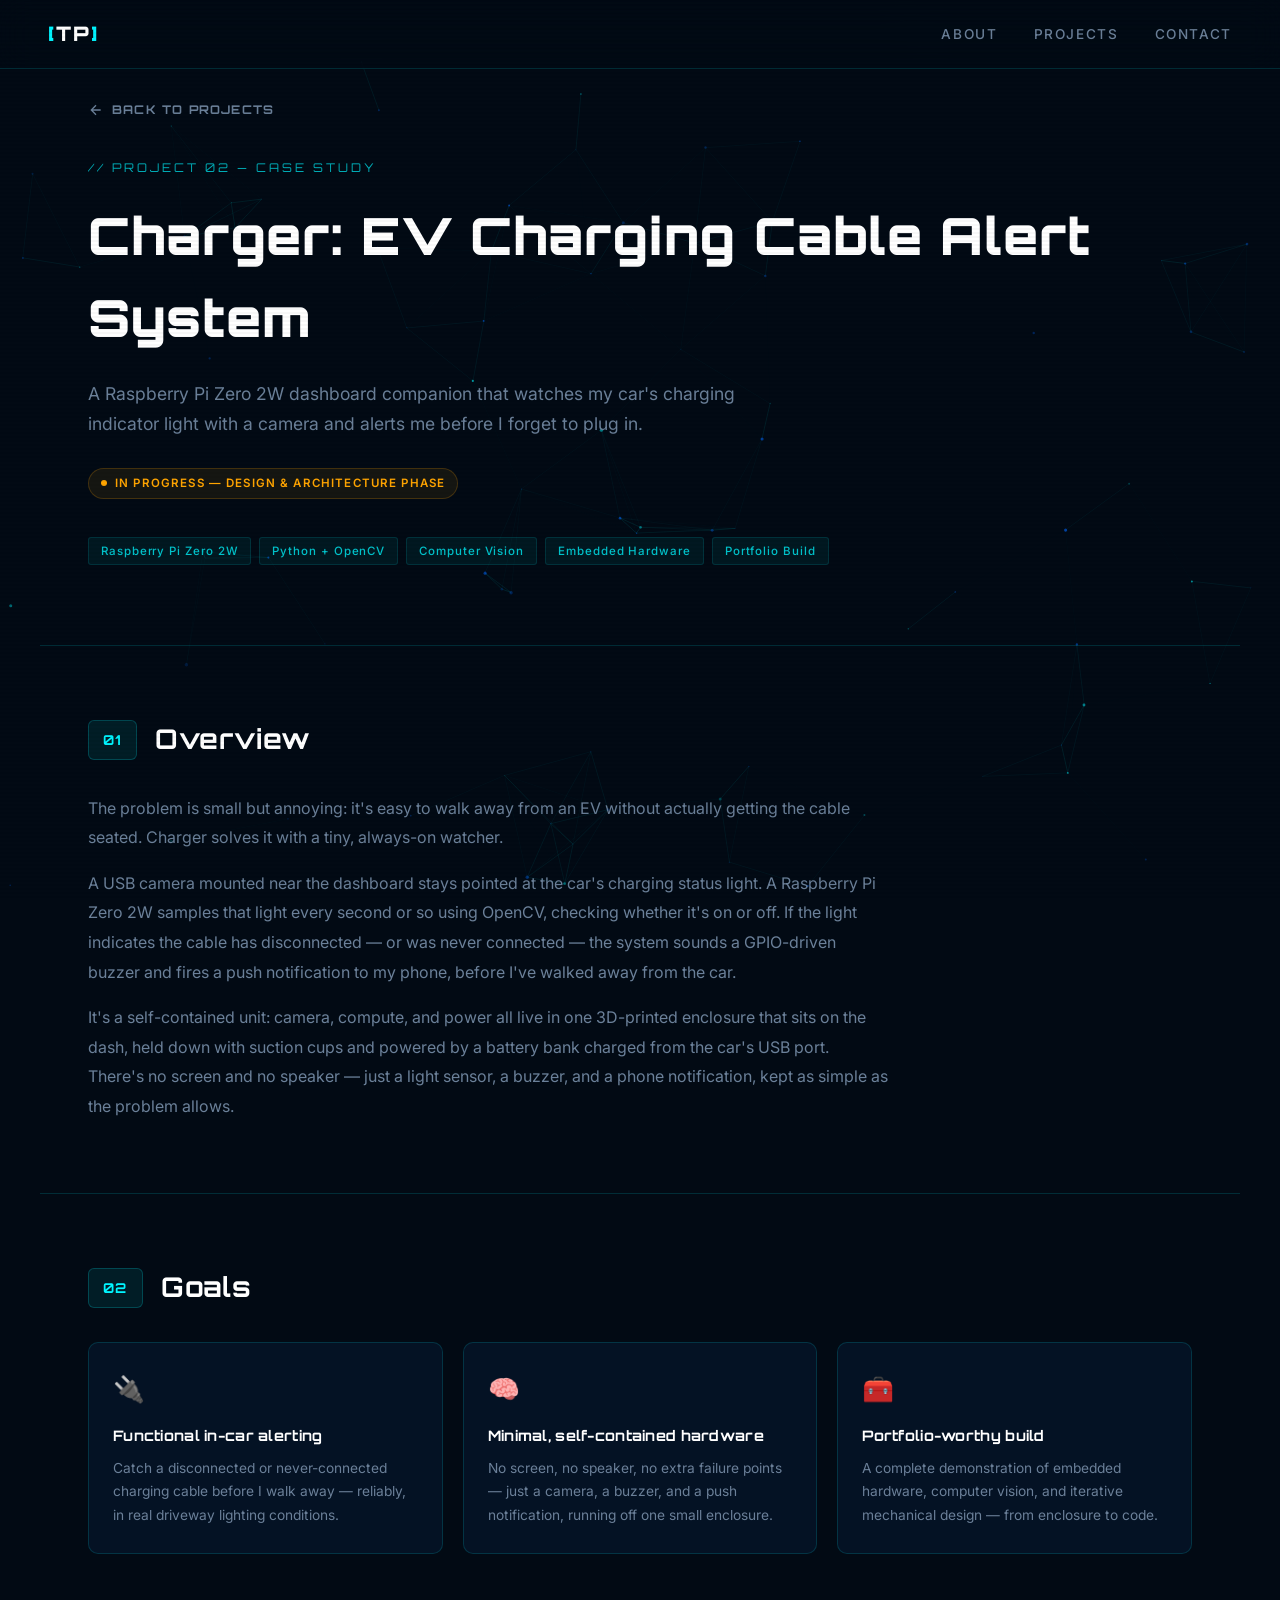
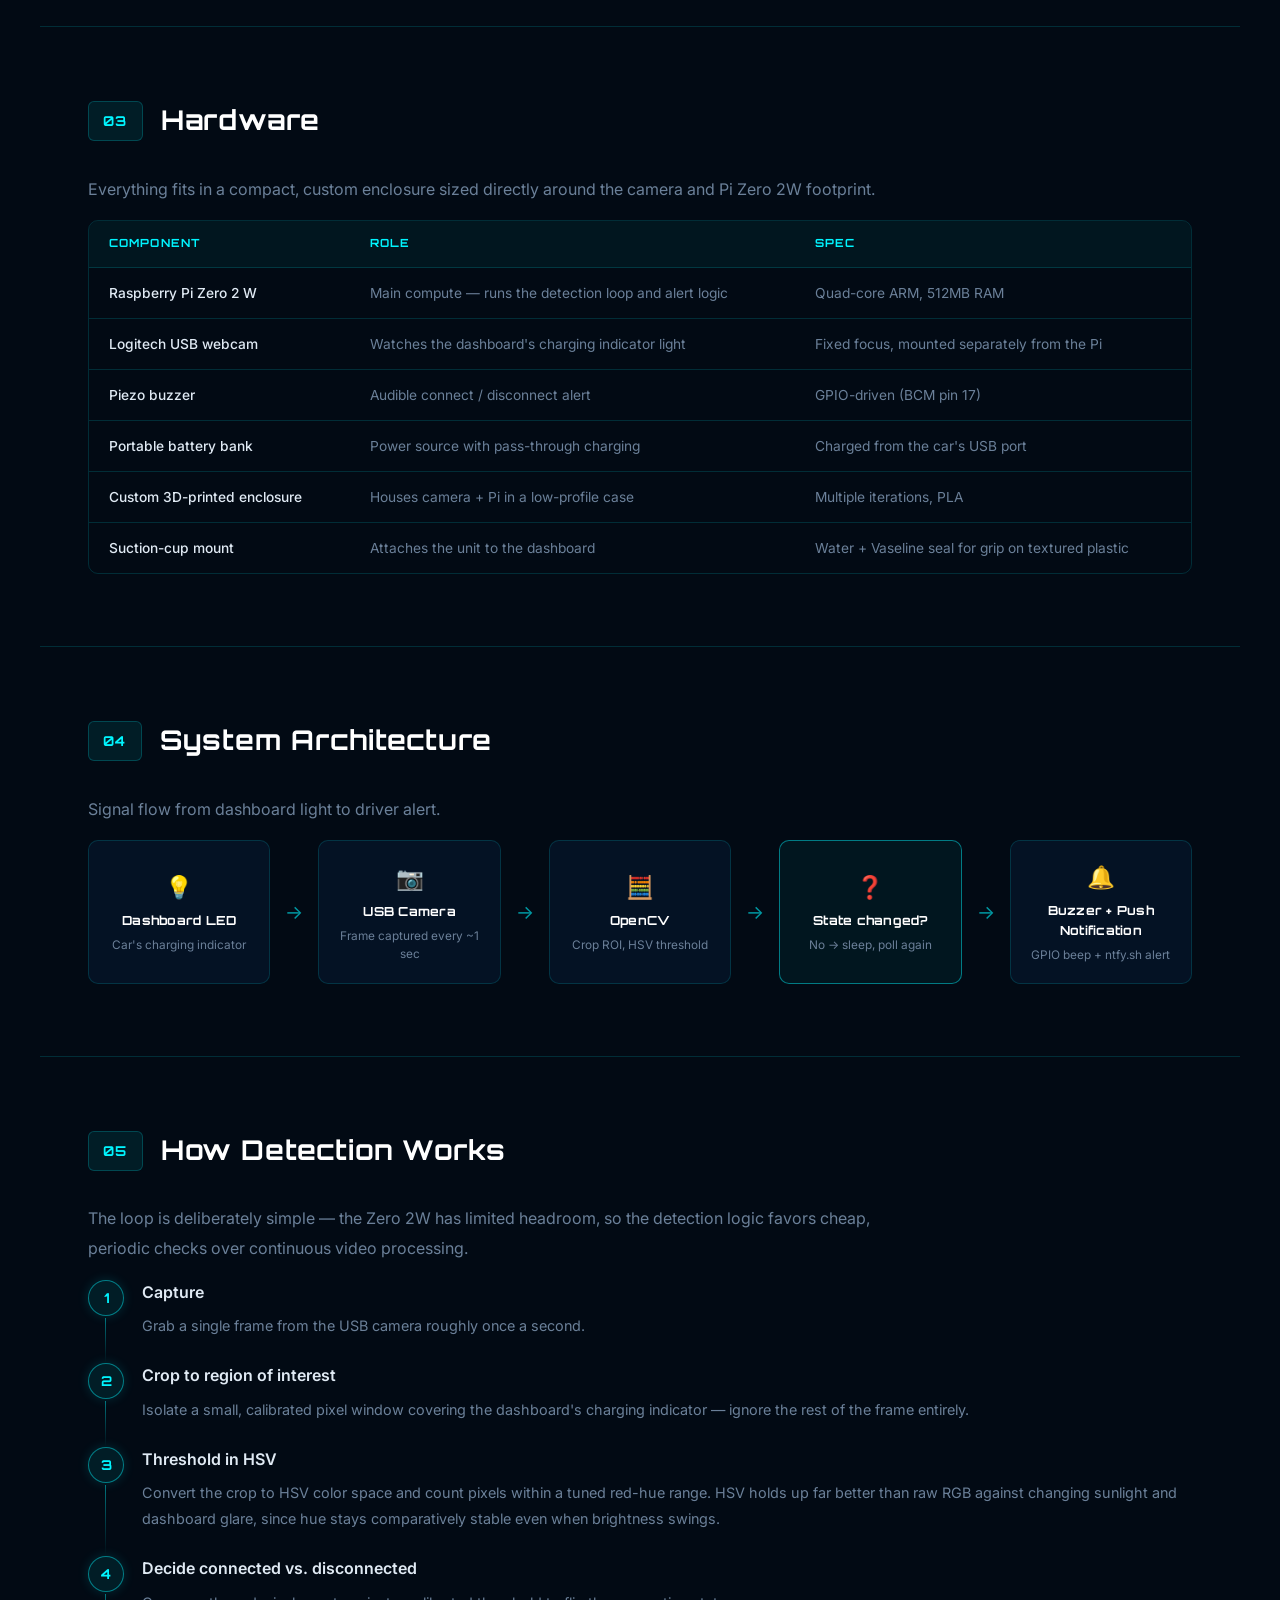
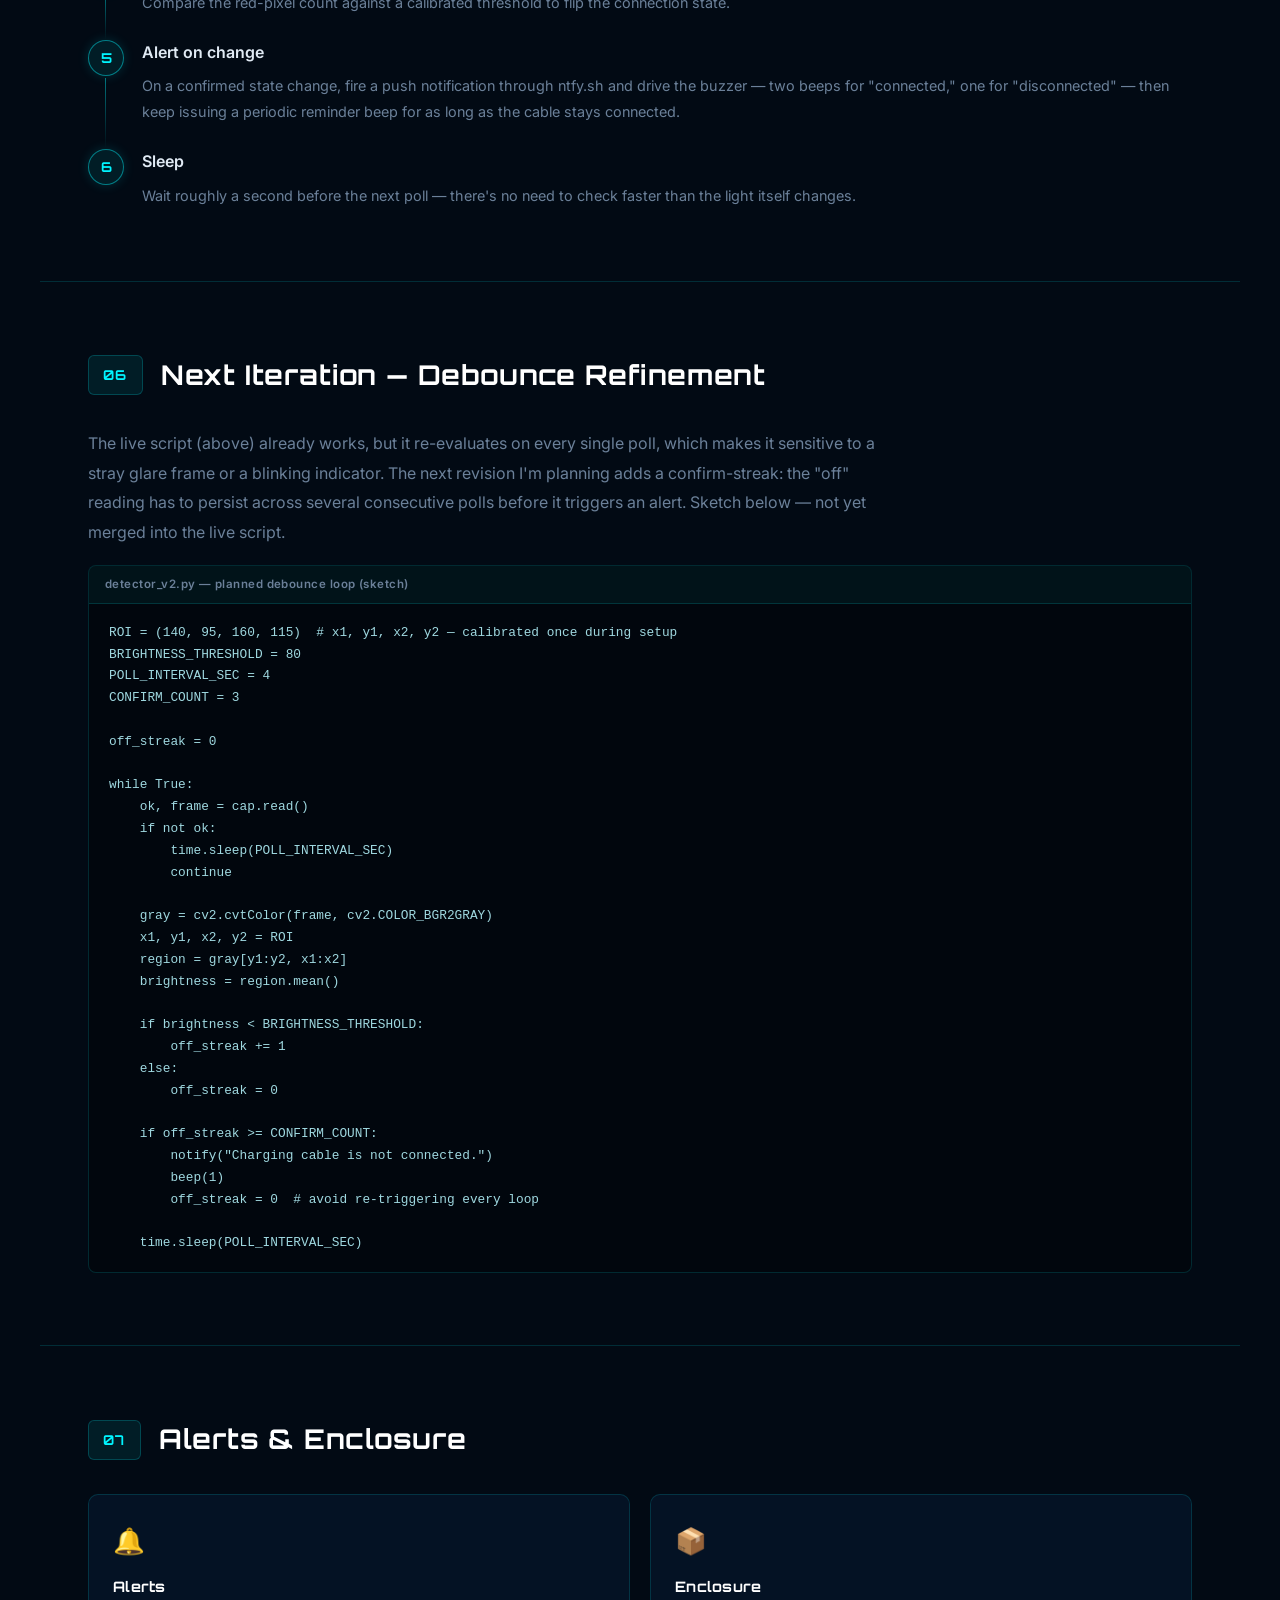
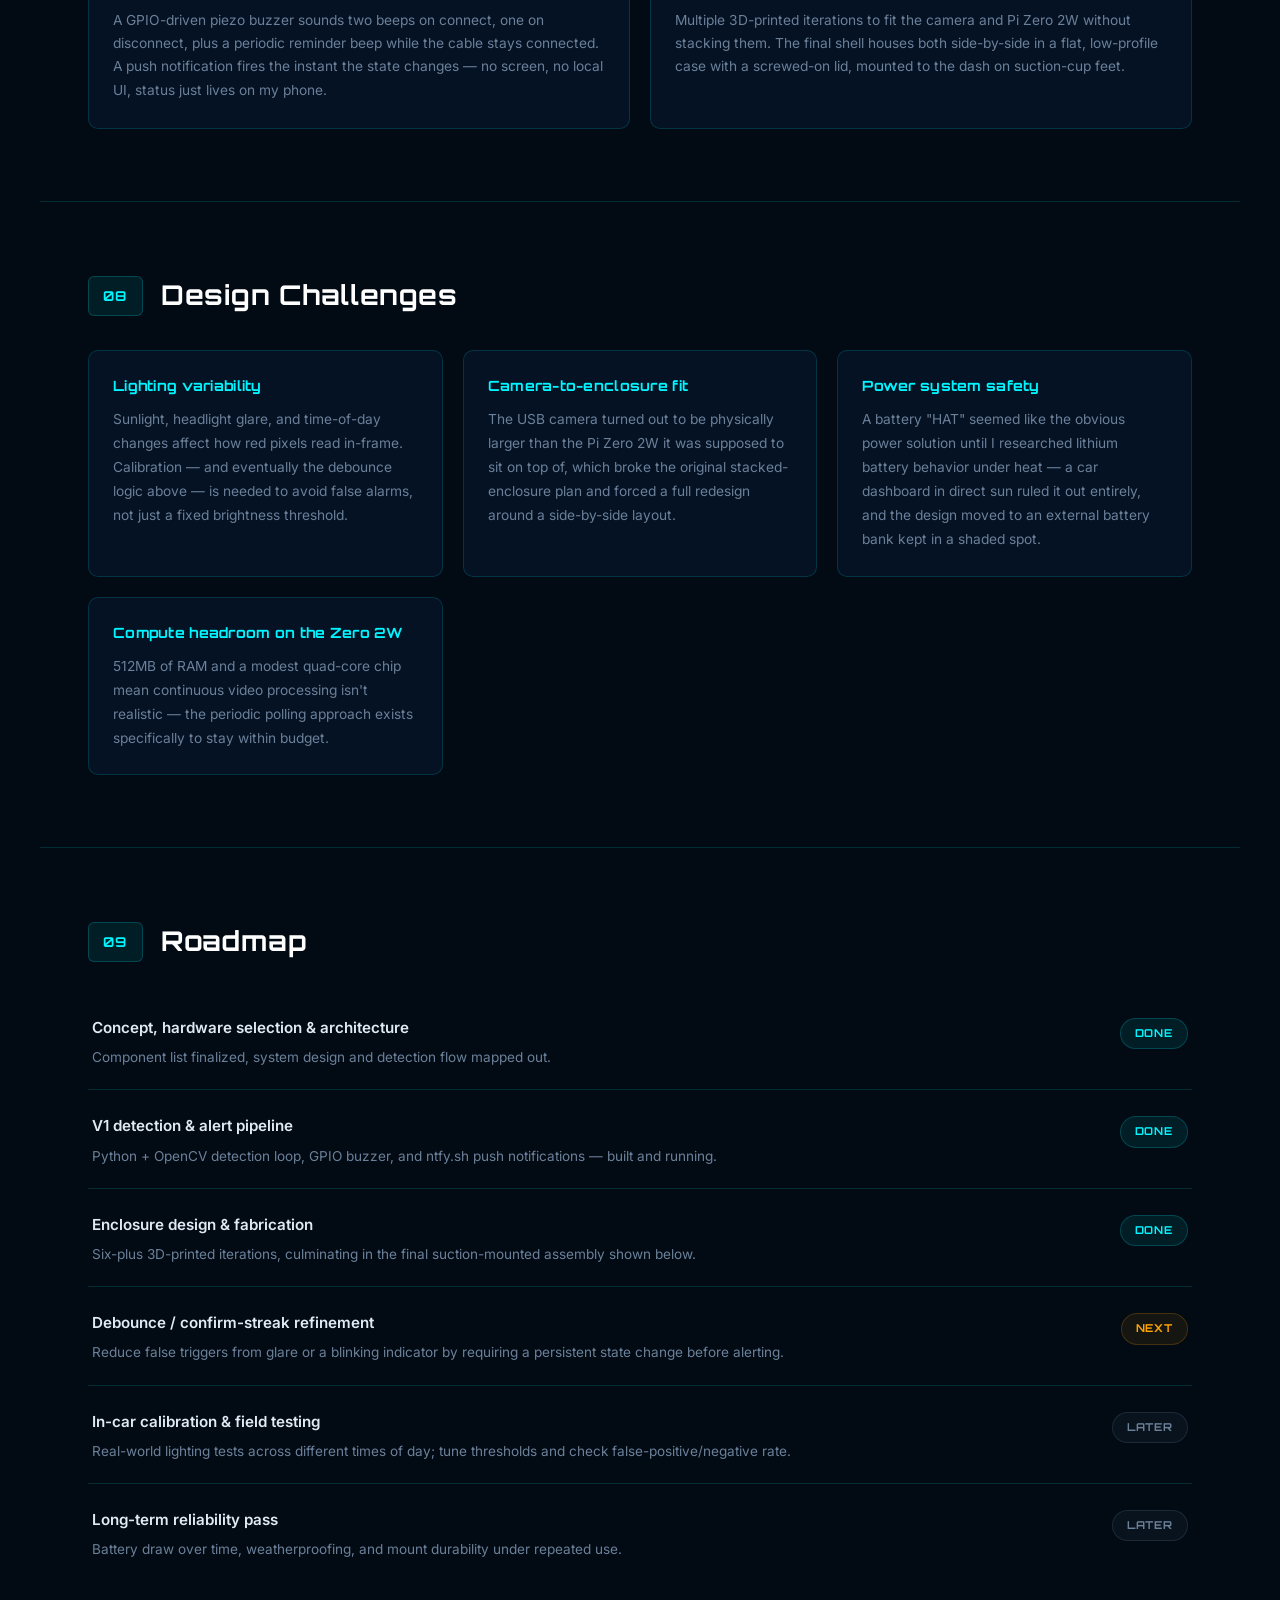
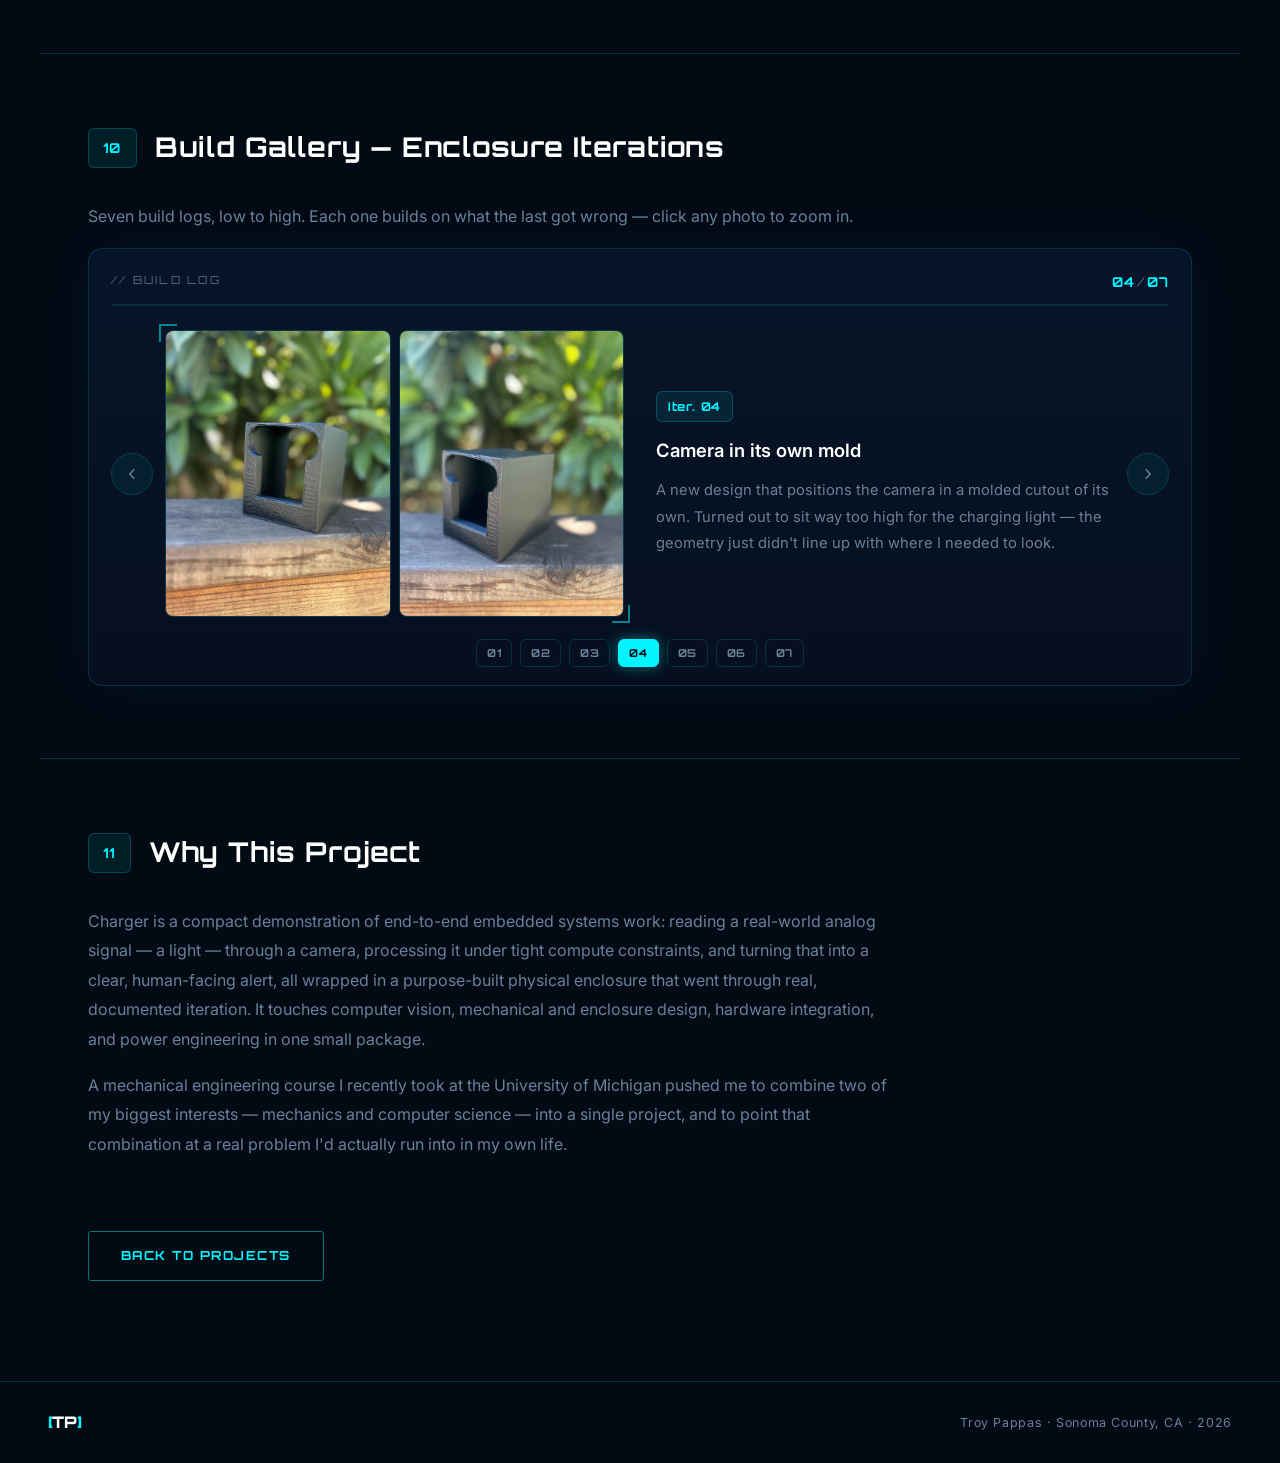
==== commit 2111ad5d: "Turn build gallery into an auto-advancing HUD carousel Replaces the stacked photo groups with a sing" ====
--- a/charger.html
+++ b/charger.html
@@ -348,96 +348,138 @@
       <span class="detail-num">10</span>
       <h2>Build Gallery — Enclosure Iterations</h2>
     </div>
-    <p class="detail-lead">Every enclosure revision, in order. Each iteration builds on what the last one got wrong — click any photo to zoom in.</p>
-
-    <div class="gallery-timeline">
-
-      <div class="gallery-group">
-        <div class="gallery-group-head">
-          <span class="gallery-group-num">Iter. 01</span>
-          <h4>First shell — sized for the Pi alone</h4>
-        </div>
-        <div class="gallery-images">
-          <div class="gallery-thumb"><img src="images/charger/1.jpg" alt="First 3D-printed enclosure shell, front angle" loading="lazy" /></div>
-          <div class="gallery-thumb"><img src="images/charger/2.jpg" alt="First 3D-printed enclosure shell, side angle" loading="lazy" /></div>
-        </div>
-        <p class="gallery-caption">The very first printed shell, sized around the Raspberry Pi Zero 2W alone — before I'd found out the camera wasn't going to fit above it the way I'd planned. Two small cutouts test port alignment for power and data.</p>
-      </div>
-
-      <div class="gallery-group">
-        <div class="gallery-group-head">
-          <span class="gallery-group-num">Iter. 02</span>
-          <h4>Port-alignment pass</h4>
-        </div>
-        <div class="gallery-images">
-          <div class="gallery-thumb"><img src="images/charger/3.jpg" alt="Second enclosure iteration, front view" loading="lazy" /></div>
-          <div class="gallery-thumb"><img src="images/charger/3-1.jpg" alt="Second enclosure iteration, side view" loading="lazy" /></div>
-        </div>
-        <p class="gallery-caption">A slightly resized shell testing exact cutout placement, so the Pi's connectors line up without needing oversized holes that would weaken the print.</p>
-      </div>
-
-      <div class="gallery-group">
-        <div class="gallery-group-head">
-          <span class="gallery-group-num">Iter. 03</span>
-          <h4>Widening the window</h4>
-        </div>
-        <div class="gallery-images">
-          <div class="gallery-thumb"><img src="images/charger/4.jpg" alt="Third enclosure iteration with expanded cutout" loading="lazy" /></div>
-          <div class="gallery-thumb"><img src="images/charger/IMG_5681.jpg" alt="Third enclosure iteration, alternate angle" loading="lazy" /></div>
-        </div>
-        <p class="gallery-caption">Cutouts expanded to test a larger window alongside the original port hole — an early attempt to make room for the camera without a full redesign, before I accepted the stacked layout just wasn't going to work.</p>
-      </div>
-
-      <div class="gallery-group">
-        <div class="gallery-group-head">
-          <span class="gallery-group-num">Iter. 04</span>
-          <h4>Standalone camera housing</h4>
-        </div>
-        <div class="gallery-images">
-          <div class="gallery-thumb"><img src="images/charger/4-5.jpg" alt="Standalone camera enclosure, front angle" loading="lazy" /></div>
-          <div class="gallery-thumb"><img src="images/charger/4-5-1.jpg" alt="Standalone camera enclosure, rear angle" loading="lazy" /></div>
-        </div>
-        <p class="gallery-caption">A dedicated, taller housing built after realizing the camera was physically bigger than the Pi it was supposed to sit on top of. This is also around when I was testing a lithium battery "HAT" for power, before ruling it out on heat-safety grounds and switching to an external battery bank.</p>
-      </div>
-
-      <div class="gallery-group">
-        <div class="gallery-group-head">
-          <span class="gallery-group-num">Iter. 05</span>
-          <h4>Merged, vertical attempt</h4>
-        </div>
-        <div class="gallery-images">
-          <div class="gallery-thumb"><img src="images/charger/5.jpg" alt="Merged enclosure with round lens cutout, front view" loading="lazy" /></div>
-          <div class="gallery-thumb"><img src="images/charger/5-1.jpg" alt="Merged enclosure with round lens cutout, side view" loading="lazy" /></div>
-        </div>
-        <p class="gallery-caption">An attempt to merge the camera and Pi back into one enclosure, with a round lens cutout on the front face. It worked, but the vertical stack was bulkier than I wanted sitting on a dashboard.</p>
-      </div>
-
-      <div class="gallery-group">
-        <div class="gallery-group-head">
-          <span class="gallery-group-num">Iter. 06</span>
-          <h4>The winning geometry</h4>
-        </div>
-        <div class="gallery-images">
-          <div class="gallery-thumb"><img src="images/charger/6.jpg" alt="Final flat enclosure geometry, front view" loading="lazy" /></div>
-          <div class="gallery-thumb"><img src="images/charger/6-1.jpg" alt="Final flat enclosure geometry, side view" loading="lazy" /></div>
-        </div>
-        <p class="gallery-caption">A flat, low-profile shell with the camera up front behind an oval lens window and the Pi tucked in back — no more vertical stacking. This shape is what shipped.</p>
-      </div>
-
-      <div class="gallery-group">
-        <div class="gallery-group-head">
-          <span class="gallery-group-num">Final</span>
-          <h4>Assembled &amp; mounted</h4>
-        </div>
-        <div class="gallery-images">
-          <div class="gallery-thumb"><img src="images/charger/final.jpg" alt="Final assembled unit with suction-cup feet, front view" loading="lazy" /></div>
-          <div class="gallery-thumb"><img src="images/charger/final-1.jpg" alt="Final assembled unit, front angle" loading="lazy" /></div>
-          <div class="gallery-thumb"><img src="images/charger/final-3.jpg" alt="Final assembled unit, rear view" loading="lazy" /></div>
-          <div class="gallery-thumb"><img src="images/charger/final-4.jpg" alt="Final assembled unit, top view" loading="lazy" /></div>
-        </div>
-        <p class="gallery-caption">The finished, assembled unit — screwed-shut lid, camera and GPIO wiring routed internally, and four suction-cup feet mounted on threaded posts. This is the version that sits on the dash today, positioned directly in front of the car's charging indicator.</p>
-      </div>
-
+    <p class="detail-lead">Seven build logs, low to high. Each one builds on what the last got wrong — click any photo to zoom in.</p>
+
+    <div class="carousel" id="build-carousel">
+      <div class="carousel-hud">
+        <span class="carousel-hud-label">// BUILD LOG</span>
+        <span class="carousel-hud-index"><span id="carousel-current">01</span><span class="carousel-hud-slash">/</span><span id="carousel-total">07</span></span>
+      </div>
+      <div class="carousel-progress-track"><div class="carousel-progress-fill" id="carousel-progress-fill"></div></div>
+
+      <div class="carousel-stage">
+        <button class="carousel-arrow prev" id="carousel-prev" aria-label="Previous iteration">
+          <svg viewBox="0 0 24 24" fill="none" stroke="currentColor" stroke-width="2"><path d="M15 18l-6-6 6-6"/></svg>
+        </button>
+
+        <div class="carousel-viewport">
+
+          <div class="carousel-slide is-active" data-slide="0">
+            <div class="carousel-media">
+              <div class="carousel-media-grid count-2">
+                <div class="gallery-thumb"><img src="images/charger/1.jpg" alt="First enclosure shell, front angle" loading="lazy" /></div>
+                <div class="gallery-thumb"><img src="images/charger/2.jpg" alt="First enclosure shell, side angle" loading="lazy" /></div>
+              </div>
+            </div>
+            <div class="carousel-info">
+              <span class="gallery-group-num">Iter. 01</span>
+              <h4>Testing the Pi's footprint</h4>
+              <p class="gallery-caption">This was how I tested the dimensions for the Pi to sit inside a shell — just a basic fit check. It didn't work: wrong footprint, no room planned for the camera at all.</p>
+            </div>
+          </div>
+
+          <div class="carousel-slide" data-slide="1">
+            <div class="carousel-media">
+              <div class="carousel-media-grid count-2">
+                <div class="gallery-thumb"><img src="images/charger/3.jpg" alt="Second enclosure iteration, front view" loading="lazy" /></div>
+                <div class="gallery-thumb"><img src="images/charger/3-1.jpg" alt="Second enclosure iteration, side view" loading="lazy" /></div>
+              </div>
+            </div>
+            <div class="carousel-info">
+              <span class="gallery-group-num">Iter. 02</span>
+              <h4>Resized, a bit taller</h4>
+              <p class="gallery-caption">I resized everything again and made the shell a bit taller, to see if the camera would fit this time.</p>
+            </div>
+          </div>
+
+          <div class="carousel-slide" data-slide="2">
+            <div class="carousel-media">
+              <div class="carousel-media-grid count-2">
+                <div class="gallery-thumb"><img src="images/charger/4.jpg" alt="Third enclosure iteration with HAT charging port cutout" loading="lazy" /></div>
+                <div class="gallery-thumb"><img src="images/charger/IMG_5681.jpg" alt="Third enclosure iteration, alternate angle" loading="lazy" /></div>
+              </div>
+            </div>
+            <div class="carousel-info">
+              <span class="gallery-group-num">Iter. 03</span>
+              <h4>The battery HAT experiment</h4>
+              <p class="gallery-caption">Experimenting with sizing for a Raspberry Pi power HAT I was considering — this version includes a cutout for its charging port. Had to move on: a lithium battery HAT sitting on a car dashboard would get way too hot.</p>
+            </div>
+          </div>
+
+          <div class="carousel-slide" data-slide="3">
+            <div class="carousel-media">
+              <div class="carousel-media-grid count-2">
+                <div class="gallery-thumb"><img src="images/charger/4-5.jpg" alt="Standalone camera mold enclosure, front angle" loading="lazy" /></div>
+                <div class="gallery-thumb"><img src="images/charger/4-5-1.jpg" alt="Standalone camera mold enclosure, rear angle" loading="lazy" /></div>
+              </div>
+            </div>
+            <div class="carousel-info">
+              <span class="gallery-group-num">Iter. 04</span>
+              <h4>Camera in its own mold</h4>
+              <p class="gallery-caption">A new design that positions the camera in a molded cutout of its own. Turned out to sit way too high for the charging light — the geometry just didn't line up with where I needed to look.</p>
+            </div>
+          </div>
+
+          <div class="carousel-slide" data-slide="4">
+            <div class="carousel-media">
+              <div class="carousel-media-grid count-2">
+                <div class="gallery-thumb"><img src="images/charger/5.jpg" alt="Vertical enclosure with round lens cutout, front view" loading="lazy" /></div>
+                <div class="gallery-thumb"><img src="images/charger/5-1.jpg" alt="Vertical enclosure with round lens cutout, side view" loading="lazy" /></div>
+              </div>
+            </div>
+            <div class="carousel-info">
+              <span class="gallery-group-num">Iter. 05</span>
+              <h4>Cutout too small, too precise</h4>
+              <p class="gallery-caption">Another vertical attempt — but I ended up liking a bigger camera cutout instead. This round one was too small for the camera to fit in and needed to be almost perfectly precise, which pushed me toward a bigger opening next.</p>
+            </div>
+          </div>
+
+          <div class="carousel-slide" data-slide="5">
+            <div class="carousel-media">
+              <div class="carousel-media-grid count-2">
+                <div class="gallery-thumb"><img src="images/charger/6.jpg" alt="Flat rectangular enclosure, front view" loading="lazy" /></div>
+                <div class="gallery-thumb"><img src="images/charger/6-1.jpg" alt="Flat rectangular enclosure, side view" loading="lazy" /></div>
+              </div>
+            </div>
+            <div class="carousel-info">
+              <span class="gallery-group-num">Iter. 06</span>
+              <h4>The camera clicks in</h4>
+              <p class="gallery-caption">Ended up with a rectangular design and a camera cutout the camera actually clicks into. This design worked — but I still needed holes for the charging and data cords, a top for the case, and a way to mount the whole thing to the car.</p>
+            </div>
+          </div>
+
+          <div class="carousel-slide" data-slide="6">
+            <div class="carousel-media">
+              <div class="carousel-media-grid count-4">
+                <div class="gallery-thumb"><img src="images/charger/final.jpg" alt="Final assembled unit with suction-cup feet, front view" loading="lazy" /></div>
+                <div class="gallery-thumb"><img src="images/charger/final-1.jpg" alt="Final assembled unit, front angle" loading="lazy" /></div>
+                <div class="gallery-thumb"><img src="images/charger/final-3.jpg" alt="Final assembled unit, rear view" loading="lazy" /></div>
+                <div class="gallery-thumb"><img src="images/charger/final-4.jpg" alt="Final assembled unit, top view" loading="lazy" /></div>
+              </div>
+            </div>
+            <div class="carousel-info">
+              <span class="gallery-group-num">Iter. 07</span>
+              <h4>Suction cups &amp; a bolted lid</h4>
+              <p class="gallery-caption">Figured out suction cups to mount the design directly in front of the car's charging indicator. I used 3D-printed screw bosses along with machine screws to bolt on a top for the enclosure — fully assembled and ready to install.</p>
+            </div>
+          </div>
+
+        </div>
+
+        <button class="carousel-arrow next" id="carousel-next" aria-label="Next iteration">
+          <svg viewBox="0 0 24 24" fill="none" stroke="currentColor" stroke-width="2"><path d="M9 6l6 6-6 6"/></svg>
+        </button>
+      </div>
+
+      <div class="carousel-tabs" id="carousel-tabs">
+        <button class="carousel-tab is-active" data-slide="0">01</button>
+        <button class="carousel-tab" data-slide="1">02</button>
+        <button class="carousel-tab" data-slide="2">03</button>
+        <button class="carousel-tab" data-slide="3">04</button>
+        <button class="carousel-tab" data-slide="4">05</button>
+        <button class="carousel-tab" data-slide="5">06</button>
+        <button class="carousel-tab" data-slide="6">07</button>
+      </div>
     </div>
   </section>
 
@@ -448,6 +490,7 @@
       <h2>Why This Project</h2>
     </div>
     <p class="detail-lead">Charger is a compact demonstration of end-to-end embedded systems work: reading a real-world analog signal — a light — through a camera, processing it under tight compute constraints, and turning that into a clear, human-facing alert, all wrapped in a purpose-built physical enclosure that went through real, documented iteration. It touches computer vision, mechanical and enclosure design, hardware integration, and power engineering in one small package.</p>
+    <p class="detail-lead">A mechanical engineering course I recently took at the University of Michigan pushed me to combine two of my biggest interests — mechanics and computer science — into a single project, and to point that combination at a real problem I'd actually run into in my own life.</p>
   </section>
 
   <div class="detail-closing fade-in">
--- a/style.css
+++ b/style.css
@@ -1305,21 +1305,9 @@
   border: 1px solid rgba(107, 128, 153, 0.2);
 }
 
-/* Photo build gallery */
-.gallery-timeline {
-  display: flex;
-  flex-direction: column;
-  gap: 48px;
-}
-
-.gallery-group-head {
-  display: flex;
-  align-items: baseline;
-  gap: 14px;
-  margin-bottom: 16px;
-}
-
+/* Photo build gallery — HUD carousel */
 .gallery-group-num {
+  display: inline-block;
   font-family: var(--font-display);
   font-size: 0.75rem;
   font-weight: 700;
@@ -1329,27 +1317,11 @@
   border-radius: 6px;
   padding: 5px 11px;
   letter-spacing: 0.05em;
-}
-
-.gallery-group-head h4 {
-  font-family: var(--font-body);
-  font-size: 1.02rem;
-  font-weight: 600;
-  color: #fff;
-}
-
-.gallery-images {
-  display: flex;
-  flex-wrap: wrap;
-  gap: 14px;
   margin-bottom: 14px;
 }
 
 .gallery-thumb {
-  flex: 1 1 220px;
-  max-width: 320px;
-  aspect-ratio: 3 / 4;
-  border-radius: 10px;
+  border-radius: 8px;
   overflow: hidden;
   border: 1px solid var(--border);
   cursor: zoom-in;
@@ -1359,7 +1331,7 @@
 
 .gallery-thumb:hover {
   border-color: var(--border-hover);
-  transform: translateY(-4px);
+  transform: translateY(-3px);
 }
 
 .gallery-thumb img {
@@ -1370,10 +1342,218 @@
 }
 
 .gallery-caption {
-  font-size: 0.88rem;
-  color: var(--text-dim);
-  line-height: 1.75;
-  max-width: 760px;
+  font-size: 0.92rem;
+  color: var(--text-dim);
+  line-height: 1.8;
+}
+
+.carousel {
+  position: relative;
+  border: 1px solid var(--border);
+  border-radius: 14px;
+  background: linear-gradient(180deg, var(--dark-3), var(--dark-2));
+  padding: 22px 22px 18px;
+  box-shadow: 0 0 60px rgba(0, 245, 255, 0.04);
+}
+
+.carousel-hud {
+  display: flex;
+  align-items: center;
+  justify-content: space-between;
+  margin-bottom: 12px;
+}
+
+.carousel-hud-label {
+  font-family: var(--font-display);
+  font-size: 0.7rem;
+  letter-spacing: 0.2em;
+  color: var(--text-dim);
+  opacity: 0.8;
+}
+
+.carousel-hud-index {
+  font-family: var(--font-display);
+  font-size: 0.85rem;
+  font-weight: 700;
+  color: var(--cyan);
+  letter-spacing: 0.08em;
+}
+
+.carousel-hud-slash {
+  color: var(--text-dim);
+  margin: 0 2px;
+  opacity: 0.5;
+}
+
+.carousel-progress-track {
+  height: 2px;
+  background: rgba(0, 245, 255, 0.1);
+  border-radius: 100px;
+  overflow: hidden;
+  margin-bottom: 24px;
+}
+
+.carousel-progress-fill {
+  height: 100%;
+  width: 0%;
+  background: linear-gradient(90deg, var(--cyan), var(--blue));
+  box-shadow: 0 0 8px rgba(0, 245, 255, 0.6);
+}
+
+.carousel-progress-fill.running {
+  animation: carouselProgress 7s linear;
+}
+
+@keyframes carouselProgress {
+  from { width: 0%; }
+  to   { width: 100%; }
+}
+
+.carousel-stage {
+  display: flex;
+  align-items: center;
+  gap: 12px;
+}
+
+.carousel-arrow {
+  flex-shrink: 0;
+  width: 42px; height: 42px;
+  display: flex; align-items: center; justify-content: center;
+  background: rgba(0, 245, 255, 0.06);
+  border: 1px solid var(--border);
+  border-radius: 50%;
+  color: var(--text-dim);
+  cursor: pointer;
+  transition: all 0.2s;
+}
+
+.carousel-arrow svg { width: 18px; height: 18px; }
+
+.carousel-arrow:hover {
+  color: var(--cyan);
+  border-color: var(--border-hover);
+  background: rgba(0, 245, 255, 0.14);
+  box-shadow: 0 0 20px rgba(0, 245, 255, 0.2);
+}
+
+.carousel-viewport {
+  flex: 1;
+  min-width: 0;
+  position: relative;
+}
+
+.carousel-slide {
+  display: none;
+  gap: 32px;
+  align-items: center;
+}
+
+.carousel-slide.is-active {
+  display: flex;
+}
+
+.carousel-slide.is-entering {
+  animation: slideEnter 0.45s cubic-bezier(0.2, 0.8, 0.2, 1);
+}
+
+@keyframes slideEnter {
+  from { opacity: 0; transform: translateY(10px); }
+  to   { opacity: 1; transform: translateY(0); }
+}
+
+.carousel-media {
+  flex: 1 1 46%;
+  aspect-ratio: 16 / 10;
+  position: relative;
+  border-radius: 10px;
+}
+
+.carousel-media::before,
+.carousel-media::after {
+  content: '';
+  position: absolute;
+  width: 18px; height: 18px;
+  border: 2px solid var(--cyan);
+  opacity: 0.5;
+  pointer-events: none;
+  z-index: 1;
+}
+
+.carousel-media::before {
+  top: -6px; left: -6px;
+  border-right: none; border-bottom: none;
+}
+
+.carousel-media::after {
+  bottom: -6px; right: -6px;
+  border-left: none; border-top: none;
+}
+
+.carousel-media-grid {
+  height: 100%;
+  display: grid;
+  gap: 8px;
+}
+
+.carousel-media-grid.count-2 {
+  grid-template-columns: repeat(2, 1fr);
+  grid-template-rows: 1fr;
+}
+
+.carousel-media-grid.count-4 {
+  grid-template-columns: repeat(2, 1fr);
+  grid-template-rows: repeat(2, 1fr);
+}
+
+.carousel-media-grid .gallery-thumb {
+  height: 100%;
+  width: 100%;
+}
+
+.carousel-info {
+  flex: 1 1 46%;
+}
+
+.carousel-info h4 {
+  font-family: var(--font-body);
+  font-size: 1.15rem;
+  font-weight: 600;
+  color: #fff;
+  margin-bottom: 12px;
+}
+
+.carousel-tabs {
+  display: flex;
+  flex-wrap: wrap;
+  justify-content: center;
+  gap: 8px;
+  margin-top: 22px;
+}
+
+.carousel-tab {
+  font-family: var(--font-display);
+  font-size: 0.68rem;
+  font-weight: 700;
+  letter-spacing: 0.05em;
+  color: var(--text-dim);
+  background: transparent;
+  border: 1px solid var(--border);
+  border-radius: 6px;
+  padding: 6px 10px;
+  cursor: pointer;
+  transition: all 0.2s;
+}
+
+.carousel-tab:hover {
+  color: var(--cyan);
+  border-color: var(--border-hover);
+}
+
+.carousel-tab.is-active {
+  color: var(--dark);
+  background: var(--cyan);
+  border-color: var(--cyan);
+  box-shadow: 0 0 14px rgba(0, 245, 255, 0.4);
 }
 
 /* Lightbox */
@@ -1453,5 +1633,10 @@
   .detail-closing { padding: 0 24px 72px; }
   .arch-flow { flex-direction: column; }
   .arch-arrow { transform: rotate(90deg); padding: 2px 0; }
-  .gallery-thumb { aspect-ratio: 4 / 3; }
-}
+  .carousel { padding: 16px 14px 14px; }
+  .carousel-stage { gap: 6px; }
+  .carousel-arrow { width: 34px; height: 34px; }
+  .carousel-slide.is-active { flex-direction: column; gap: 18px; }
+  .carousel-media { flex-basis: auto; width: 100%; aspect-ratio: 4 / 3; }
+  .carousel-info { flex-basis: auto; width: 100%; }
+}
